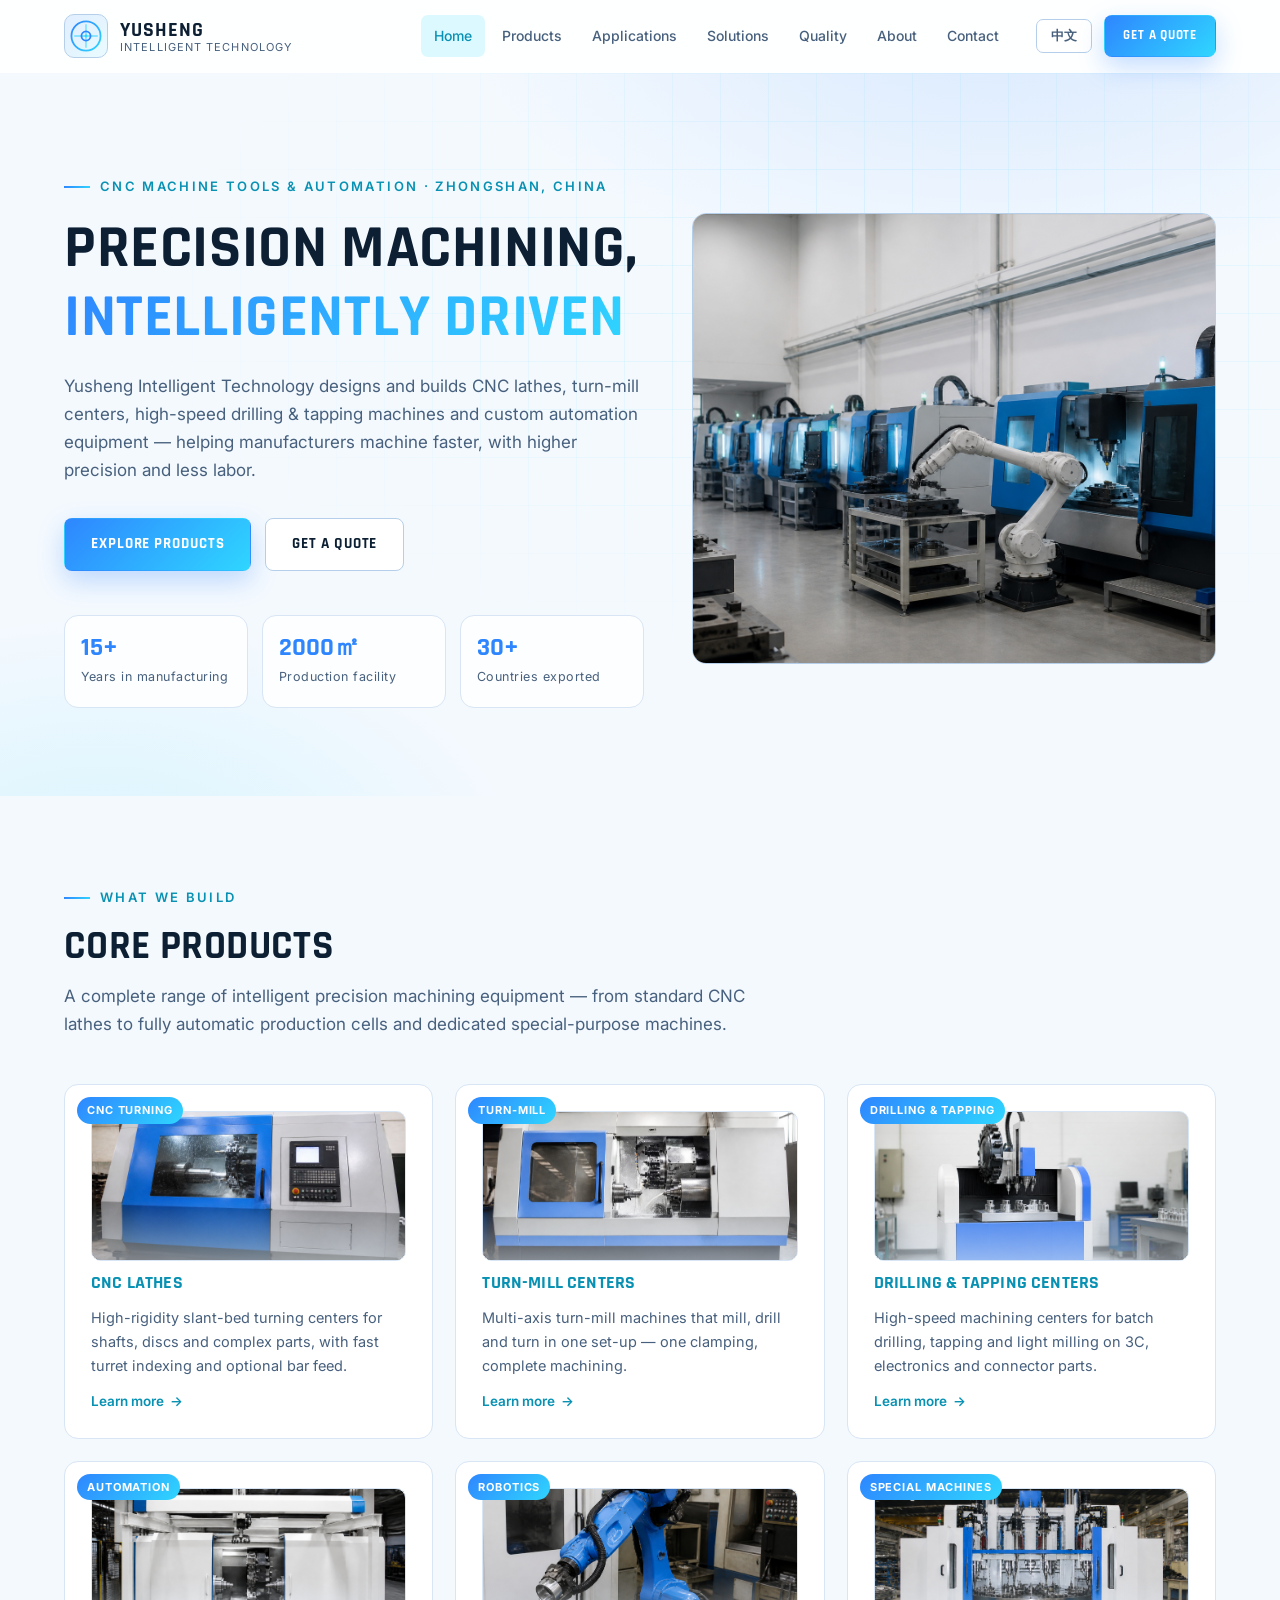
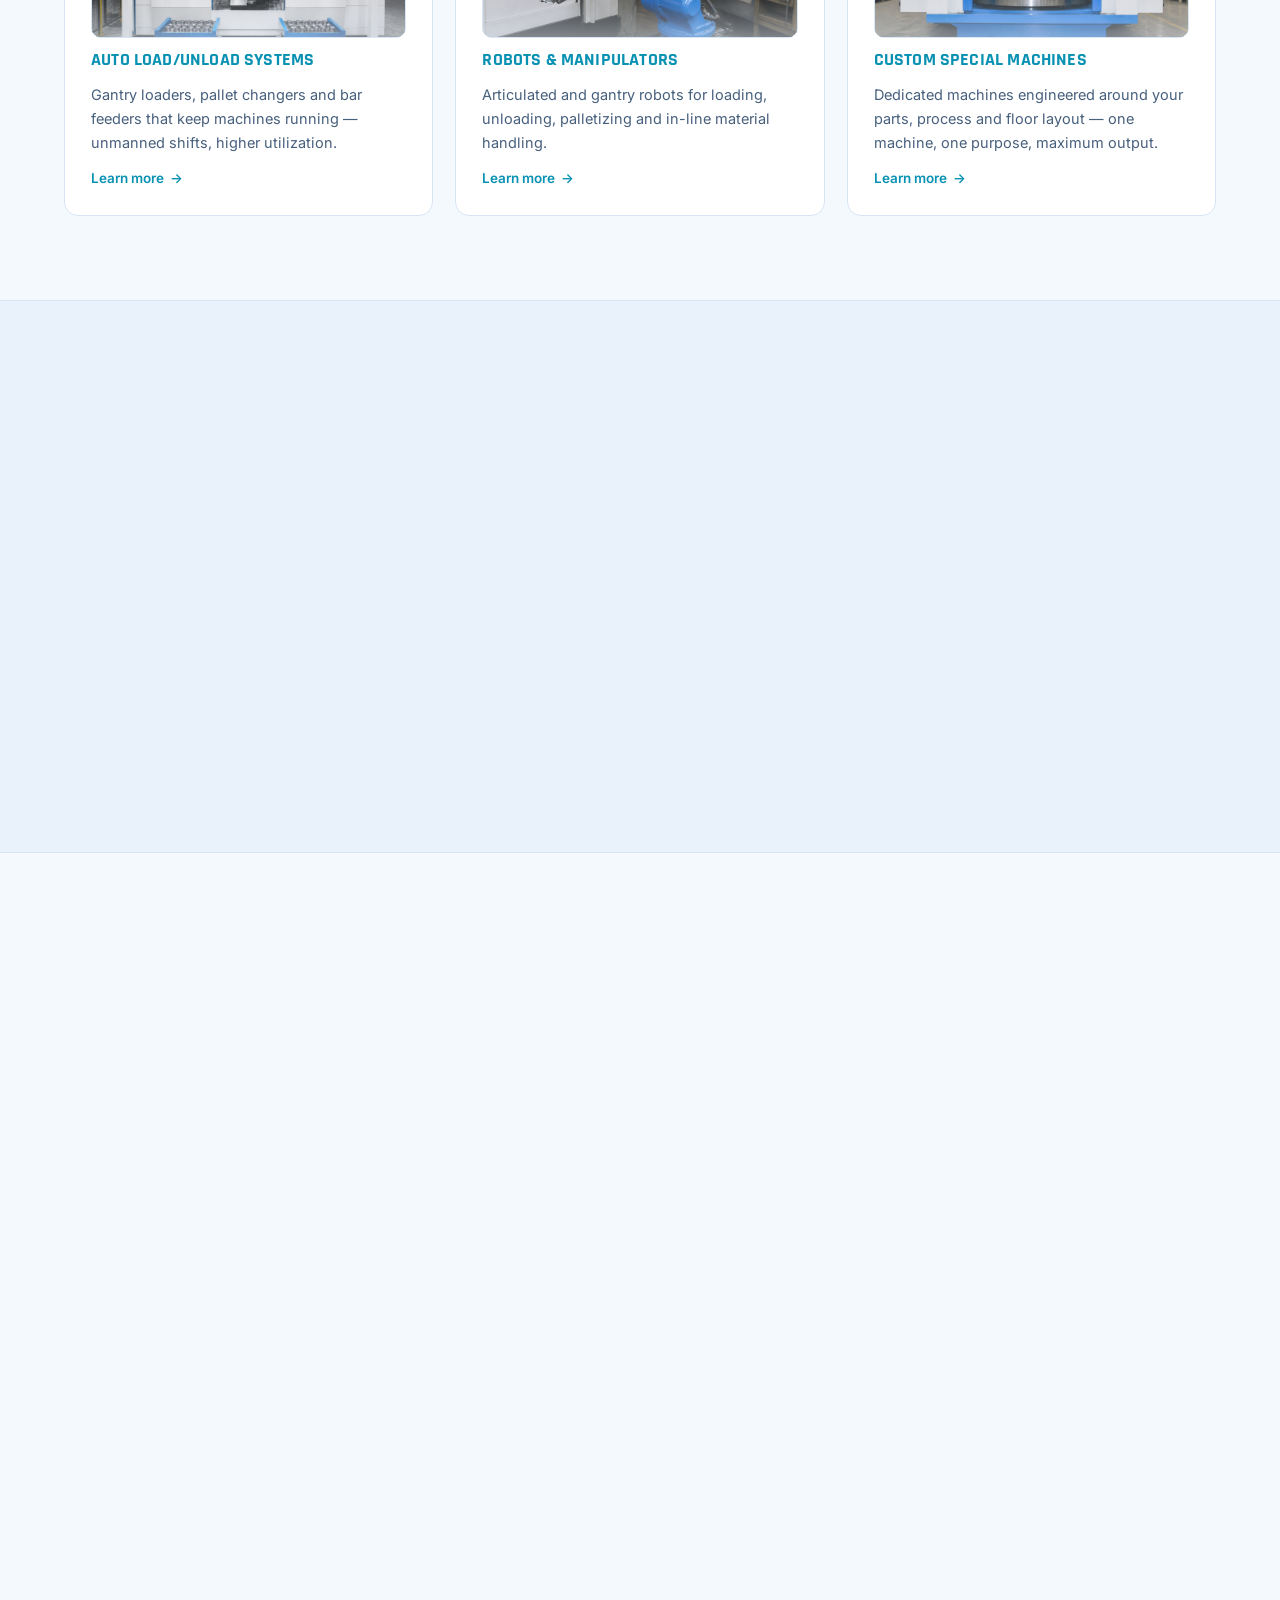
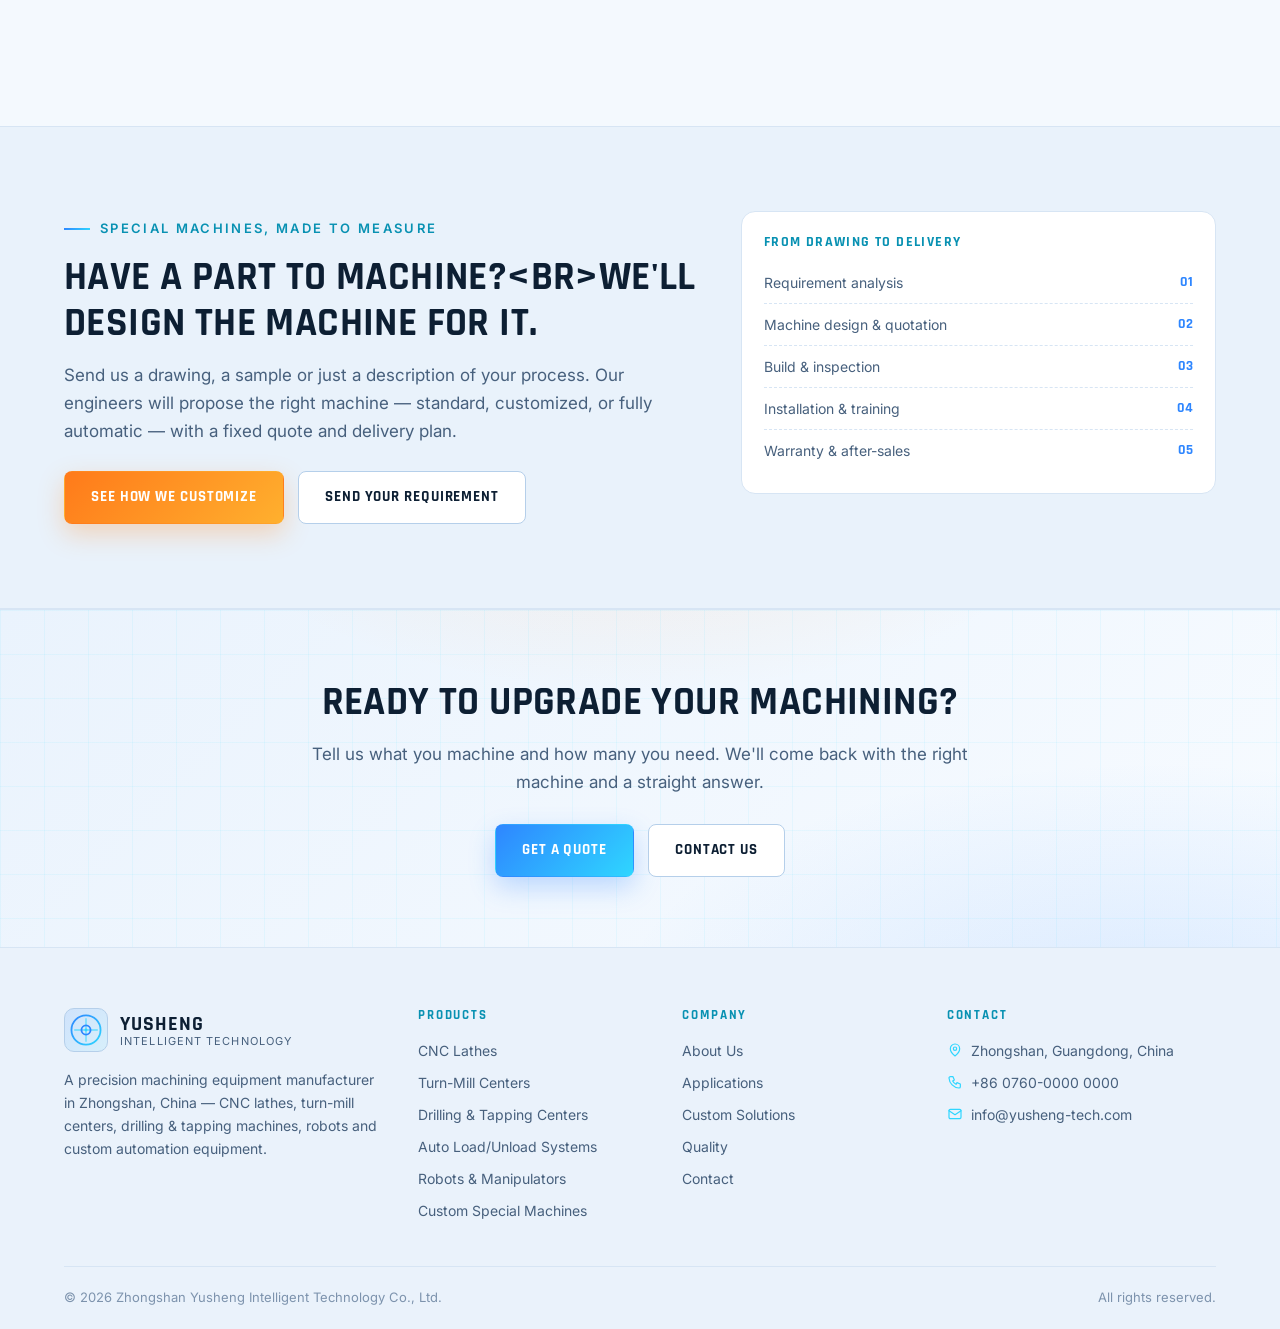
==== index.html @ 0fb21f8f "Initial commit: Yusheng Intelligent Technology official website" ====
<!DOCTYPE html>
<html lang="en">
<head>
  <meta charset="UTF-8">
  <meta name="viewport" content="width=device-width, initial-scale=1.0">
  <title data-en="Yusheng Intelligent Technology — CNC Lathes, Turn-Mill & Automation Equipment" data-zh="誉胜智能科技 — CNC 数控车床、车铣复合机与自动化装备">Yusheng Intelligent Technology — CNC Lathes, Turn-Mill & Automation Equipment</title>
  <!-- TODO 替换为真实域名 canonical -->
  <link rel="canonical" href="https://www.yusheng-tech.com/">
  <meta name="description" content="Zhongshan Yusheng Intelligent Technology designs and manufactures CNC lathes, turn-mill centers, high-speed drilling & tapping machines, robots and custom automation equipment for precision manufacturers.">
  <meta property="og:title" content="Yusheng Intelligent Technology — Precision Machining Equipment">
  <meta property="og:type" content="website">
  <meta property="og:url" content="https://www.yusheng-tech.com/">
  <meta property="og:image" content="https://www.yusheng-tech.com/assets/img/H01-hero.webp">
  <link rel="icon" type="image/svg+xml" href="data:image/svg+xml,%3Csvg xmlns='http://www.w3.org/2000/svg' viewBox='0 0 44 44'%3E%3Ccircle cx='22' cy='22' r='16' fill='none' stroke='%232e86ff' stroke-width='3'/%3E%3Ccircle cx='22' cy='22' r='5' fill='none' stroke='%232fd6ff' stroke-width='2.5'/%3E%3Ccircle cx='22' cy='22' r='1.6' fill='%232fd6ff'/%3E%3C/svg%3E">
  <link rel="preconnect" href="https://fonts.googleapis.com">
  <link rel="preconnect" href="https://fonts.gstatic.com" crossorigin>
  <link href="https://fonts.googleapis.com/css2?family=Inter:wght@400;500;600;700&family=Rajdhani:wght@500;600;700&display=swap" rel="stylesheet">
  <link rel="stylesheet" href="assets/css/style.css">
  <script type="application/ld+json">
  {
    "@context": "https://schema.org",
    "@type": "Organization",
    "name": "Zhongshan Yusheng Intelligent Technology Co., Ltd.",
    "alternateName": "誉胜智能科技",
    "description": "Manufacturer of CNC lathes, turn-mill centers, high-speed drilling & tapping machines, robots and custom automation equipment.",
    "address": { "@type": "PostalAddress", "addressLocality": "Zhongshan", "addressRegion": "Guangdong", "addressCountry": "CN" },
    "url": "https://www.yusheng-tech.com/"
  }
  </script>
</head>
<body>

  <!-- ============ HEADER ============ -->
  <header class="site-header">
    <div class="container header-inner">
      <a class="brand" href="index.html">
        <span class="brand-mark">
          <svg viewBox="0 0 44 44" width="40" height="40" aria-hidden="true">
            <defs>
              <linearGradient id="markGrad" x1="0" y1="0" x2="1" y2="1">
                <stop offset="0" stop-color="#2e86ff"/><stop offset="1" stop-color="#2fd6ff"/>
              </linearGradient>
            </defs>
            <circle cx="22" cy="22" r="16" fill="none" stroke="url(#markGrad)" stroke-width="2"/>
            <path d="M22 9v26M9 22h26" stroke="#2fd6ff" stroke-width="2" opacity=".5"/>
            <circle cx="22" cy="22" r="5" fill="none" stroke="#2e86ff" stroke-width="2"/>
            <circle cx="22" cy="22" r="1.6" fill="#2fd6ff"/>
          </svg>
        </span>
        <span class="brand-text">
          <strong>Yusheng</strong>
          <small data-en="Intelligent Technology" data-zh="誉胜智能科技">Intelligent Technology</small>
        </span>
      </a>

      <nav class="nav" aria-label="Main">
        <a href="index.html" class="active" data-en="Home" data-zh="首页">Home</a>
        <a href="products.html" data-en="Products" data-zh="产品中心">Products</a>
        <a href="applications.html" data-en="Applications" data-zh="应用领域">Applications</a>
        <a href="solutions.html" data-en="Solutions" data-zh="定制方案">Solutions</a>
        <a href="quality.html" data-en="Quality" data-zh="质量保障">Quality</a>
        <a href="about.html" data-en="About" data-zh="关于我们">About</a>
        <a href="contact.html" data-en="Contact" data-zh="联系我们">Contact</a>
      </nav>

      <div class="header-actions">
        <button id="langToggle" class="lang-toggle" aria-label="Switch language">中文</button>
        <a class="btn btn-accent btn-sm" href="#" data-open-modal data-en="Get a Quote" data-zh="获取报价">Get a Quote</a>
        <button class="nav-toggle" aria-label="Menu"><span></span><span></span><span></span></button>
      </div>
    </div>
  </header>

  <!-- ============ HERO ============ -->
  <section class="hero">
    <div class="container hero-inner">
      <div class="hero-copy">
        <span class="eyebrow" data-en="CNC Machine Tools & Automation · Zhongshan, China" data-zh="数控机床与自动化装备 · 中国中山">CNC Machine Tools & Automation · Zhongshan, China</span>
        <h1 data-html-en="Precision Machining,<br><span class='grad'>Intelligently Driven</span>"
            data-html-zh="精密智造，<br><span class='grad'>智能驱动</span>">Precision Machining,<br><span class="grad">Intelligently Driven</span></h1>
        <p class="lead" data-en="Yusheng Intelligent Technology designs and builds CNC lathes, turn-mill centers, high-speed drilling &amp; tapping machines and custom automation equipment — helping manufacturers machine faster, with higher precision and less labor."
           data-zh="誉胜智能科技专注于 CNC 数控车床、车铣复合机、高速钻攻中心及定制自动化装备的设计与制造，帮助制造商更快、更精准、更省人力地完成加工。">Yusheng Intelligent Technology designs and builds CNC lathes, turn-mill centers, high-speed drilling &amp; tapping machines and custom automation equipment — helping manufacturers machine faster, with higher precision and less labor.</p>

        <div class="hero-cta">
          <a class="btn btn-accent" href="products.html" data-en="Explore Products" data-zh="浏览产品">Explore Products</a>
          <a class="btn btn-ghost" href="#" data-open-modal data-en="Get a Quote" data-zh="获取报价">Get a Quote</a>
        </div>

        <!-- 示意数据：请替换为真实数据 -->
        <div class="hero-metrics">
          <div class="metric"><b>15+</b><span data-en="Years in manufacturing" data-zh="年制造经验">Years in manufacturing</span></div>
          <div class="metric"><b>2000㎡</b><span data-en="Production facility" data-zh="生产车间面积">Production facility</span></div>
          <div class="metric"><b>30+</b><span data-en="Countries exported" data-zh="出口国家和地区">Countries exported</span></div>
        </div>
      </div>

      <div class="hero-visual" data-reveal>
        <div class="visual-frame">
          <svg viewBox="0 0 420 420" aria-hidden="true">
            <defs>
              <linearGradient id="visG1" x1="0" y1="0" x2="1" y2="1">
                <stop offset="0" stop-color="#2e86ff"/><stop offset="1" stop-color="#2fd6ff"/>
              </linearGradient>
            </defs>
            <g stroke="#2fd6ff" stroke-width=".5" opacity=".12">
              <path d="M0 70h420M0 140h420M0 210h420M0 280h420M0 350h420"/>
              <path d="M70 0v420M140 0v420M210 0v420M280 0v420M350 0v420"/>
            </g>
            <g stroke="#2fd6ff" stroke-width="2" opacity=".6">
              <path d="M30 60V30h30"/><path d="M390 60V30h-30"/>
              <path d="M30 360v30h30"/><path d="M390 360v-30h-30"/>
            </g>
            <path d="M210 40v340M40 210h340" stroke="#2fd6ff" stroke-width="1" opacity=".25" stroke-dasharray="4 6"/>
            <path d="M210 66a144 144 0 0 1 101 40" stroke="url(#visG1)" stroke-width="2.5" stroke-linecap="round"/>
            <path d="M311 106l12-22 24 6" stroke="#2fd6ff" stroke-width="2" stroke-linecap="round" stroke-linejoin="round"/>
            <circle cx="210" cy="210" r="120" stroke="url(#visG1)" stroke-width="2"/>
            <circle cx="210" cy="210" r="96" stroke="#2fd6ff" stroke-width="1.4" stroke-dasharray="3 7" opacity=".8"/>
            <circle cx="210" cy="210" r="72" stroke="#2e86ff" stroke-width="1.4" opacity=".7"/>
            <g stroke="#2fd6ff" stroke-width="2.5" stroke-linecap="round">
              <path d="M210 90v20M210 310v20M90 210h20M310 210h20"/>
            </g>
            <circle cx="210" cy="210" r="40" stroke="url(#visG1)" stroke-width="1.6"/>
            <circle cx="210" cy="210" r="6" fill="#2fd6ff"/>
            <path d="M90 358h240M110 350v16M310 350v16" stroke="#2fd6ff" stroke-width="1.2" opacity=".7"/>
          </svg>
          <!-- 后续由生图工作流装入 H01-hero.webp -->
          <div class="img-layer" data-hero-img="H01-hero.webp"></div>
        </div>
      </div>
    </div>
  </section>

  <!-- ============ CORE PRODUCTS ============ -->
  <section class="section">
    <div class="container">
      <div class="sec-head" data-reveal>
        <span class="eyebrow" data-en="What we build" data-zh="我们能造什么">What we build</span>
        <h2 data-en="Core Products" data-zh="核心产品">Core Products</h2>
        <p class="lead" data-en="A complete range of intelligent precision machining equipment — from standard CNC lathes to fully automatic production cells and dedicated special-purpose machines."
           data-zh="覆盖智能精密加工装备全系列——从标准 CNC 数控车床到全自动生产单元与专用设备定制。">A complete range of intelligent precision machining equipment — from standard CNC lathes to fully automatic production cells and dedicated special-purpose machines.</p>
      </div>

      <div class="grid grid-3">
        <a class="card" href="product-cnc.html" data-reveal>
          <span class="card-tag" data-en="CNC Turning" data-zh="数控车削">CNC Turning</span>
          <div class="card-img" data-img="P01-cnc-lathe.webp"></div>
          <h3 data-en="CNC Lathes" data-zh="CNC 数控车床">CNC Lathes</h3>
          <p data-en="High-rigidity slant-bed turning centers for shafts, discs and complex parts, with fast turret indexing and optional bar feed."
             data-zh="高刚性斜床身数控车床，适用于轴类、盘类及复杂零件，配高速刀塔与可选棒料送料。">High-rigidity slant-bed turning centers for shafts, discs and complex parts, with fast turret indexing and optional bar feed.</p>
          <span class="more" data-en="Learn more" data-zh="了解更多">Learn more</span>
        </a>

        <a class="card" href="product-turnmill.html" data-reveal>
          <span class="card-tag" data-en="Turn-Mill" data-zh="车铣复合">Turn-Mill</span>
          <div class="card-img" data-img="P02-turnmill.webp"></div>
          <h3 data-en="Turn-Mill Centers" data-zh="车铣复合机">Turn-Mill Centers</h3>
          <p data-en="Multi-axis turn-mill machines that mill, drill and turn in one set-up — one clamping, complete machining."
             data-zh="多轴车铣复合加工中心，一次装夹完成车、铣、钻多工序，实现完整加工。">Multi-axis turn-mill machines that mill, drill and turn in one set-up — one clamping, complete machining.</p>
          <span class="more" data-en="Learn more" data-zh="了解更多">Learn more</span>
        </a>

        <a class="card" href="product-drilling.html" data-reveal>
          <span class="card-tag" data-en="Drilling & Tapping" data-zh="钻攻">Drilling &amp; Tapping</span>
          <div class="card-img" data-img="P03-drilling.webp"></div>
          <h3 data-en="Drilling & Tapping Centers" data-zh="高速钻攻中心">Drilling &amp; Tapping Centers</h3>
          <p data-en="High-speed machining centers for batch drilling, tapping and light milling on 3C, electronics and connector parts."
             data-zh="高速加工中心，面向 3C 电子、连接器等零件的批量钻削、攻丝与轻铣削。">High-speed machining centers for batch drilling, tapping and light milling on 3C, electronics and connector parts.</p>
          <span class="more" data-en="Learn more" data-zh="了解更多">Learn more</span>
        </a>

        <a class="card" href="product-auto.html" data-reveal>
          <span class="card-tag" data-en="Automation" data-zh="自动化">Automation</span>
          <div class="card-img" data-img="P04-loader.webp"></div>
          <h3 data-en="Auto Load/Unload Systems" data-zh="自动化上下料装置">Auto Load/Unload Systems</h3>
          <p data-en="Gantry loaders, pallet changers and bar feeders that keep machines running — unmanned shifts, higher utilization."
             data-zh="桁架机械手、托盘交换器与棒料送料器，让机床持续运转——无人值守班次，更高稼动率。">Gantry loaders, pallet changers and bar feeders that keep machines running — unmanned shifts, higher utilization.</p>
          <span class="more" data-en="Learn more" data-zh="了解更多">Learn more</span>
        </a>

        <a class="card" href="product-robot.html" data-reveal>
          <span class="card-tag" data-en="Robotics" data-zh="机器人">Robotics</span>
          <div class="card-img" data-img="P05-robot.webp"></div>
          <h3 data-en="Robots & Manipulators" data-zh="机械手">Robots &amp; Manipulators</h3>
          <p data-en="Articulated and gantry robots for loading, unloading, palletizing and in-line material handling."
             data-zh="关节型与桁架式机械手，用于上下料、码垛及产线物料搬运。">Articulated and gantry robots for loading, unloading, palletizing and in-line material handling.</p>
          <span class="more" data-en="Learn more" data-zh="了解更多">Learn more</span>
        </a>

        <a class="card" href="product-custom.html" data-reveal>
          <span class="card-tag" data-en="Special Machines" data-zh="专用设备">Special Machines</span>
          <div class="card-img" data-img="P06-custom.webp"></div>
          <h3 data-en="Custom Special Machines" data-zh="定制专用设备">Custom Special Machines</h3>
          <p data-en="Dedicated machines engineered around your parts, process and floor layout — one machine, one purpose, maximum output."
             data-zh="围绕您的零件、工艺与车间布局定制专用机床——一机一用，产出最大化。">Dedicated machines engineered around your parts, process and floor layout — one machine, one purpose, maximum output.</p>
          <span class="more" data-en="Learn more" data-zh="了解更多">Learn more</span>
        </a>
      </div>
    </div>
  </section>

  <!-- ============ WHY YUSHENG ============ -->
  <section class="section alt">
    <div class="container">
      <div class="sec-head center" data-reveal>
        <span class="eyebrow" data-en="Why choose us" data-zh="为什么选择我们">Why choose us</span>
        <h2 data-en="Why Yusheng" data-zh="为什么选择誉胜">Why Yusheng</h2>
        <p class="lead" data-en="A machine tool partner you can hold accountable — for precision, for delivery, and for the performance of your production line."
           data-zh="一个可以对精度、交付与产线表现负责到底的机床合作伙伴。">A machine tool partner you can hold accountable — for precision, for delivery, and for the performance of your production line.</p>
      </div>

      <div class="grid grid-3">
        <div class="feat" data-reveal>
          <span class="ic"><svg viewBox="0 0 24 24" fill="none" stroke="#2fd6ff" stroke-width="1.7" stroke-linecap="round" stroke-linejoin="round"><circle cx="12" cy="12" r="9"/><path d="M12 8v8M8 12h8"/></svg></span>
          <div>
            <b data-en="High Precision" data-zh="高精度">High Precision</b>
            <p data-en="Machines engineered for consistent precision and long-term repeatability on production parts."
               data-zh="机床按量产零件的一致性精度与长期重复精度设计。">Machines engineered for consistent precision and long-term repeatability on production parts.</p>
          </div>
        </div>

        <div class="feat" data-reveal>
          <span class="ic"><svg viewBox="0 0 24 24" fill="none" stroke="#2fd6ff" stroke-width="1.7" stroke-linecap="round" stroke-linejoin="round"><path d="M14.7 6.3a5 5 0 0 0-6.6 6.6L2 19v3h3l6.1-6.1a5 5 0 0 0 6.6-6.6L14.5 12l-2.5-2.5z"/></svg></span>
          <div>
            <b data-en="Custom Special Machines" data-zh="专用设备定制">Custom Special Machines</b>
            <p data-en="Our R&amp;D team designs dedicated machines around your parts, process and floor layout."
               data-zh="研发团队围绕您的零件、工艺与车间布局定制专用设备。">Our R&amp;D team designs dedicated machines around your parts, process and floor layout.</p>
          </div>
        </div>

        <div class="feat" data-reveal>
          <span class="ic"><svg viewBox="0 0 24 24" fill="none" stroke="#2fd6ff" stroke-width="1.7" stroke-linecap="round" stroke-linejoin="round"><path d="M3 12h4l2-5 4 10 2-5h6"/></svg></span>
          <div>
            <b data-en="Automation Integration" data-zh="自动化集成">Automation Integration</b>
            <p data-en="Loaders, robots and unmanned-cell integration turn single machines into flexible production cells."
               data-zh="上下料、机械手与无人化单元集成，让单机变成柔性生产单元。">Loaders, robots and unmanned-cell integration turn single machines into flexible production cells.</p>
          </div>
        </div>

        <div class="feat" data-reveal>
          <span class="ic"><svg viewBox="0 0 24 24" fill="none" stroke="#2fd6ff" stroke-width="1.7" stroke-linecap="round" stroke-linejoin="round"><path d="M12 3l9 5-9 5-9-5z"/><path d="M3 13v5l9 5 9-5v-5"/></svg></span>
          <div>
            <b data-en="Turnkey Delivery" data-zh="交钥匙交付">Turnkey Delivery</b>
            <p data-en="Design → build → install → training → after-sales. One accountable partner for the whole project."
               data-zh="设计 → 制造 → 安装 → 培训 → 售后，一个负责到底的伙伴。">Design → build → install → training → after-sales. One accountable partner for the whole project.</p>
          </div>
        </div>

        <div class="feat" data-reveal>
          <span class="ic"><svg viewBox="0 0 24 24" fill="none" stroke="#2fd6ff" stroke-width="1.7" stroke-linecap="round" stroke-linejoin="round"><path d="M12 2l2.5 6.5L21 11l-6.5 2.5L12 20l-2.5-6.5L3 11l6.5-2.5z"/></svg></span>
          <div>
            <b data-en="Strict Quality Control" data-zh="严格品控">Strict Quality Control</b>
            <p data-en="Assembly, calibration and run-in testing on every machine before it leaves the factory."
               data-zh="每台设备出厂前经过装配、校准与运行测试。">Assembly, calibration and run-in testing on every machine before it leaves the factory.</p>
          </div>
        </div>

        <div class="feat" data-reveal>
          <span class="ic"><svg viewBox="0 0 24 24" fill="none" stroke="#2fd6ff" stroke-width="1.7" stroke-linecap="round" stroke-linejoin="round"><circle cx="12" cy="12" r="9"/><path d="M3 12h18M12 3c3 3 3 15 0 18M12 3c-3 3-3 15 0 18"/></svg></span>
          <div>
            <b data-en="Fast Global Support" data-zh="全球快速响应">Fast Global Support</b>
            <p data-en="Prompt spare-parts and service response, with multilingual engineering support."
               data-zh="备件与服务快速响应，多语言工程师支持。">Prompt spare-parts and service response, with multilingual engineering support.</p>
          </div>
        </div>
      </div>
    </div>
  </section>

  <!-- ============ APPLICATIONS ============ -->
  <section class="section">
    <div class="container">
      <div class="sec-head" data-reveal>
        <span class="eyebrow" data-en="Where our machines work" data-zh="我们的机床在哪里工作">Where our machines work</span>
        <h2 data-en="Applications" data-zh="应用领域">Applications</h2>
        <p class="lead" data-en="Precision parts, batch production and demanding tolerance stacks across today's most competitive industries."
           data-zh="服务当今最具竞争力的行业：精密零件、批量生产与严苛公差要求。">Precision parts, batch production and demanding tolerance stacks across today's most competitive industries.</p>
      </div>

      <div class="grid grid-3">
        <a class="card" href="applications.html#automotive" data-reveal>
          <span class="ic"><svg viewBox="0 0 24 24" fill="none" stroke="#2fd6ff" stroke-width="1.7" stroke-linecap="round" stroke-linejoin="round"><path d="M5 17h-2v-4l2-5h14l2 5v4h-2"/><circle cx="7.5" cy="17" r="2"/><circle cx="16.5" cy="17" r="2"/><path d="M9 17h6"/></svg></span>
          <h3 data-en="Automotive" data-zh="汽车行业">Automotive</h3>
          <p data-en="Shafts, gears, hubs and brake components with SPC-verified batch consistency."
             data-zh="轴类、齿轮、轮毂与制动部件，批量一致性经 SPC 验证。">Shafts, gears, hubs and brake components with SPC-verified batch consistency.</p>
          <span class="more" data-en="Learn more" data-zh="了解更多">Learn more</span>
        </a>

        <a class="card" href="applications.html#electronics" data-reveal>
          <span class="ic"><svg viewBox="0 0 24 24" fill="none" stroke="#2fd6ff" stroke-width="1.7" stroke-linecap="round" stroke-linejoin="round"><rect x="7" y="2" width="10" height="20" rx="2"/><path d="M11 18h2"/></svg></span>
          <h3 data-en="3C Electronics" data-zh="3C 电子">3C Electronics</h3>
          <p data-en="Connector pins, housings and precision fittings at high spindle speed and short cycle time."
             data-zh="连接器端子、外壳与精密配件，高转速、短节拍加工。">Connector pins, housings and precision fittings at high spindle speed and short cycle time.</p>
          <span class="more" data-en="Learn more" data-zh="了解更多">Learn more</span>
        </a>

        <a class="card" href="applications.html#mould" data-reveal>
          <span class="ic"><svg viewBox="0 0 24 24" fill="none" stroke="#2fd6ff" stroke-width="1.7" stroke-linecap="round" stroke-linejoin="round"><path d="M4 4h16v16H4z"/><path d="M4 9h16M9 4v16"/></svg></span>
          <h3 data-en="Mould & Hardware" data-zh="模具五金">Mould &amp; Hardware</h3>
          <p data-en="Mould cores, inserts and hardware blanks that need rigidity and surface finish."
             data-zh="模具镶件、型芯与五金毛坯，需要刚性与表面质量。">Mould cores, inserts and hardware blanks that need rigidity and surface finish.</p>
          <span class="more" data-en="Learn more" data-zh="了解更多">Learn more</span>
        </a>

        <a class="card" href="applications.html#aerospace" data-reveal>
          <span class="ic"><svg viewBox="0 0 24 24" fill="none" stroke="#2fd6ff" stroke-width="1.7" stroke-linecap="round" stroke-linejoin="round"><path d="M3 12h6l3-8 3 8h6"/><path d="M12 4v16M9 20h6"/></svg></span>
          <h3 data-en="Aerospace" data-zh="航空航天">Aerospace</h3>
          <p data-en="Traceable, repeatable machining of light-alloy components with full documentation."
             data-zh="轻合金零件的可追溯、可重复加工，附带完整文档。">Traceable, repeatable machining of light-alloy components with full documentation.</p>
          <span class="more" data-en="Learn more" data-zh="了解更多">Learn more</span>
        </a>

        <a class="card" href="applications.html#medical" data-reveal>
          <span class="ic"><svg viewBox="0 0 24 24" fill="none" stroke="#2fd6ff" stroke-width="1.7" stroke-linecap="round" stroke-linejoin="round"><path d="M4 8h16v12H4z"/><path d="M8 8V6a4 4 0 0 1 8 0v2"/><path d="M12 12v6M9 15h6"/></svg></span>
          <h3 data-en="Medical Devices" data-zh="医疗器械">Medical Devices</h3>
          <p data-en="Clean, precise machining of instrument parts with material and process traceability."
             data-zh="器械零件洁净精密加工，材料与工艺全程可追溯。">Clean, precise machining of instrument parts with material and process traceability.</p>
          <span class="more" data-en="Learn more" data-zh="了解更多">Learn more</span>
        </a>

        <a class="card" href="solutions.html" data-reveal>
          <span class="ic"><svg viewBox="0 0 24 24" fill="none" stroke="#ffa02e" stroke-width="1.7" stroke-linecap="round" stroke-linejoin="round"><path d="M14 7l3-3a2 2 0 0 1 3 3l-3 3-3-3z"/><path d="M5 20l4-10 5 5 6-6" stroke="#2fd6ff"/></svg></span>
          <h3 data-en="Custom Cells" data-zh="定制产线">Custom Cells</h3>
          <p data-en="Machines, loaders and robots engineered as one automatic cell for your part."
             data-zh="机床、上下料与机械手集成为一套面向您零件的自动化单元。">Machines, loaders and robots engineered as one automatic cell for your part.</p>
          <span class="more" data-en="Learn more" data-zh="了解更多">Learn more</span>
        </a>
      </div>
    </div>
  </section>

  <!-- ============ CUSTOM STRIP ============ -->
  <section class="section alt">
    <div class="container">
      <div class="detail-layout">
        <div data-reveal>
          <span class="eyebrow" data-en="Special machines, made to measure" data-zh="按需定制专用设备">Special machines, made to measure</span>
          <h2 data-en="Have a part to machine?<br>We'll design the machine for it." data-zh="有零件要加工？<br>我们为它设计专用设备。">Have a part to machine?<br>We'll design the machine for it.</h2>
          <p class="lead" style="margin-top:14px" data-en="Send us a drawing, a sample or just a description of your process. Our engineers will propose the right machine — standard, customized, or fully automatic — with a fixed quote and delivery plan."
             data-zh="把图纸、样品或工艺描述发给我们，工程师将为您推荐合适的设备——标准机、定制机或全自动化方案，并给出明确报价与交付计划。">Send us a drawing, a sample or just a description of your process. Our engineers will propose the right machine — standard, customized, or fully automatic — with a fixed quote and delivery plan.</p>
          <div class="hero-cta" style="margin-top:26px">
            <a class="btn btn-warn" href="solutions.html" data-en="See How We Customize" data-zh="了解定制流程">See How We Customize</a>
            <a class="btn btn-ghost" href="#" data-open-modal data-en="Send Your Requirement" data-zh="提交您的需求">Send Your Requirement</a>
          </div>
        </div>
        <div data-reveal>
          <div class="side-card">
            <h3 data-en="From drawing to delivery" data-zh="从图纸到交付">From drawing to delivery</h3>
            <div class="row"><span data-en="Requirement analysis" data-zh="需求分析">Requirement analysis</span><b>01</b></div>
            <div class="row"><span data-en="Machine design &amp; quotation" data-zh="设备设计与报价">Machine design &amp; quotation</span><b>02</b></div>
            <div class="row"><span data-en="Build &amp; inspection" data-zh="制造与检验">Build &amp; inspection</span><b>03</b></div>
            <div class="row"><span data-en="Installation &amp; training" data-zh="安装与培训">Installation &amp; training</span><b>04</b></div>
            <div class="row"><span data-en="Warranty &amp; after-sales" data-zh="保修与售后">Warranty &amp; after-sales</span><b>05</b></div>
          </div>
        </div>
      </div>
    </div>
  </section>

  <!-- ============ CTA BAND ============ -->
  <section class="cta-band">
    <div class="container cta-inner" data-reveal>
      <h2 data-en="Ready to upgrade your machining?" data-zh="准备好升级您的加工能力了吗？">Ready to upgrade your machining?</h2>
      <p class="lead" data-en="Tell us what you machine and how many you need. We'll come back with the right machine and a straight answer."
         data-zh="告诉我们您加工什么、需要多少，我们将为您推荐合适的设备并给出明确答复。">Tell us what you machine and how many you need. We'll come back with the right machine and a straight answer.</p>
      <div class="hero-cta">
        <a class="btn btn-accent" href="#" data-open-modal data-en="Get a Quote" data-zh="获取报价">Get a Quote</a>
        <a class="btn btn-ghost" href="contact.html" data-en="Contact Us" data-zh="联系我们">Contact Us</a>
      </div>
    </div>
  </section>

  <!-- ============ FOOTER ============ -->
  <footer class="site-footer">
    <div class="container">
      <div class="footer-grid">
        <div class="footer-brand">
          <a class="brand" href="index.html">
            <span class="brand-mark">
              <svg viewBox="0 0 44 44" width="40" height="40" aria-hidden="true">
                <circle cx="22" cy="22" r="16" fill="none" stroke="url(#markGrad)" stroke-width="2"/>
                <path d="M22 9v26M9 22h26" stroke="#2fd6ff" stroke-width="2" opacity=".5"/>
                <circle cx="22" cy="22" r="5" fill="none" stroke="#2e86ff" stroke-width="2"/>
                <circle cx="22" cy="22" r="1.6" fill="#2fd6ff"/>
              </svg>
            </span>
            <span class="brand-text">
              <strong>Yusheng</strong>
              <small data-en="Intelligent Technology" data-zh="誉胜智能科技">Intelligent Technology</small>
            </span>
          </a>
          <p data-en="A precision machining equipment manufacturer in Zhongshan, China — CNC lathes, turn-mill centers, drilling &amp; tapping machines, robots and custom automation equipment."
             data-zh="位于中国中山的精密加工装备制造商——CNC 数控车床、车铣复合机、钻攻中心、机械手及定制自动化设备。">A precision machining equipment manufacturer in Zhongshan, China — CNC lathes, turn-mill centers, drilling &amp; tapping machines, robots and custom automation equipment.</p>
        </div>

        <div class="footer-col">
          <h4 data-en="Products" data-zh="产品中心">Products</h4>
          <ul>
            <li><a href="product-cnc.html" data-en="CNC Lathes" data-zh="CNC 数控车床">CNC Lathes</a></li>
            <li><a href="product-turnmill.html" data-en="Turn-Mill Centers" data-zh="车铣复合机">Turn-Mill Centers</a></li>
            <li><a href="product-drilling.html" data-en="Drilling &amp; Tapping Centers" data-zh="高速钻攻中心">Drilling &amp; Tapping Centers</a></li>
            <li><a href="product-auto.html" data-en="Auto Load/Unload Systems" data-zh="自动化上下料装置">Auto Load/Unload Systems</a></li>
            <li><a href="product-robot.html" data-en="Robots &amp; Manipulators" data-zh="机械手">Robots &amp; Manipulators</a></li>
            <li><a href="product-custom.html" data-en="Custom Special Machines" data-zh="定制专用设备">Custom Special Machines</a></li>
          </ul>
        </div>

        <div class="footer-col">
          <h4 data-en="Company" data-zh="公司">Company</h4>
          <ul>
            <li><a href="about.html" data-en="About Us" data-zh="关于我们">About Us</a></li>
            <li><a href="applications.html" data-en="Applications" data-zh="应用领域">Applications</a></li>
            <li><a href="solutions.html" data-en="Custom Solutions" data-zh="定制方案">Custom Solutions</a></li>
            <li><a href="quality.html" data-en="Quality" data-zh="质量保障">Quality</a></li>
            <li><a href="contact.html" data-en="Contact" data-zh="联系我们">Contact</a></li>
          </ul>
        </div>

        <div class="footer-col">
          <h4 data-en="Contact" data-zh="联系方式">Contact</h4>
          <ul>
            <!-- TODO 替换为真实联系方式 -->
            <li><svg viewBox="0 0 24 24" fill="none" stroke="#2fd6ff" stroke-width="1.8" stroke-linecap="round" stroke-linejoin="round"><path d="M12 21s-7-5.6-7-11a7 7 0 0 1 14 0c0 5.4-7 11-7 11z"/><circle cx="12" cy="10" r="2.5"/></svg><span data-en="Zhongshan, Guangdong, China" data-zh="中国广东省中山市">Zhongshan, Guangdong, China</span></li>
            <li><svg viewBox="0 0 24 24" fill="none" stroke="#2fd6ff" stroke-width="1.8" stroke-linecap="round" stroke-linejoin="round"><path d="M5 4h4l2 5-2.5 1.5a12 12 0 0 0 5 5L15 13l5 2v4a2 2 0 0 1-2 2A16 16 0 0 1 3 6a2 2 0 0 1 2-2z"/></svg><span data-en="+86 0760-0000 0000" data-zh="+86 0760-0000 0000">+86 0760-0000 0000</span></li>
            <li><svg viewBox="0 0 24 24" fill="none" stroke="#2fd6ff" stroke-width="1.8" stroke-linecap="round" stroke-linejoin="round"><rect x="3" y="5" width="18" height="14" rx="2"/><path d="M3 7l9 6 9-6"/></svg><span>info@yusheng-tech.com</span></li>
          </ul>
        </div>
      </div>

      <div class="footer-bottom">
        <span>© <span id="year">2026</span> <span data-en="Zhongshan Yusheng Intelligent Technology Co., Ltd." data-zh="中山市誉胜智能科技有限公司">Zhongshan Yusheng Intelligent Technology Co., Ltd.</span></span>
        <span data-en="All rights reserved." data-zh="版权所有。">All rights reserved.</span>
      </div>
    </div>
  </footer>

  <!-- ============ INQUIRY MODAL ============ -->
  <div class="modal-overlay" id="inquiryModal">
    <div class="modal">
      <button class="close-btn" id="modalClose" aria-label="Close">×</button>
      <h3 data-en="Request a Quote" data-zh="获取报价">Request a Quote</h3>
      <p data-en="Tell us what you machine — our engineers will reply within 24 hours with a recommendation and quotation."
         data-zh="告诉我们您的加工需求，我们的工程师将在 24 小时内回复并提供建议与报价。">Tell us what you machine — our engineers will reply within 24 hours with a recommendation and quotation.</p>
      <form data-ajax novalidate>
        <div class="form-group">
          <label data-en="Product of Interest" data-zh="感兴趣的产品">Product of Interest</label>
          <select name="product" id="inquiryProduct">
            <option value="cnc" data-en="CNC Lathe" data-zh="CNC 数控车床">CNC Lathe</option>
            <option value="turnmill" data-en="Turn-Mill Center" data-zh="车铣复合机">Turn-Mill Center</option>
            <option value="drilling" data-en="Drilling &amp; Tapping Center" data-zh="高速钻攻中心">Drilling &amp; Tapping Center</option>
            <option value="auto" data-en="Auto Load/Unload System" data-zh="自动化上下料装置">Auto Load/Unload System</option>
            <option value="robot" data-en="Robot / Manipulator" data-zh="机械手">Robot / Manipulator</option>
            <option value="custom" data-en="Custom Special Machine" data-zh="定制专用设备">Custom Special Machine</option>
          </select>
        </div>
        <div class="form-group">
          <label data-en="Your Name" data-zh="您的姓名">Your Name</label>
          <input name="name" type="text" data-en-ph="Full name" data-zh-ph="您的姓名" placeholder="Full name">
        </div>
        <div class="form-group">
          <label data-en="Email" data-zh="邮箱">Email</label>
          <input name="email" type="email" data-en-ph="you@company.com" data-zh-ph="you@company.com" placeholder="you@company.com">
        </div>
        <div class="form-group">
          <label data-en="Your Message" data-zh="您的需求">Your Message</label>
          <textarea name="message" data-en-ph="Part description, quantity, target delivery…" data-zh-ph="零件描述、数量、目标交付……" placeholder="Part description, quantity, target delivery…"></textarea>
        </div>
        <button type="submit" class="btn btn-accent" style="width:100%;justify-content:center" data-en="Send Inquiry" data-zh="提交询盘">Send Inquiry</button>
        <div class="form-note" data-en="Your information is kept confidential." data-zh="您的信息将被严格保密。">Your information is kept confidential.</div>
      </form>
    </div>
  </div>

  <script src="assets/js/main.js"></script>
</body>
</html>
---- assets/css/style.css ----
/* ============================================================
   Yusheng Intelligent Technology — shared stylesheet
   Light tech-industrial theme · white + light blue + cyan
   ============================================================ */

:root {
  --bg:         #f4f9fe;
  --bg-deep:    #e9f2fb;
  --panel:      #ffffff;
  --panel-2:    #e4eef9;
  --line:       #d7e5f4;
  --line-2:     #b5cfea;
  --text:       #0d1f33;
  --muted:      #47607d;
  --dim:        #7d93ad;
  --brand:      #2e86ff;
  --brand-deep: #1d6fd6;
  --accent:     #0891b2;
  --cyan:       #2fd6ff;
  --warn:       #ff8a2a;
  --grad:       linear-gradient(135deg, #2e86ff 0%, #2fd6ff 100%);
  --grad-warn:  linear-gradient(135deg, #ff7a1a 0%, #ffb02e 100%);
  --font-display: "Rajdhani", "Segoe UI", sans-serif;
  --font-body:    "Inter", "Segoe UI", "Microsoft YaHei", sans-serif;
  --shadow: 0 18px 48px rgba(46, 84, 130, .16);
  --radius: 14px;
}

* { margin: 0; padding: 0; box-sizing: border-box; }

html { scroll-behavior: smooth; }

body {
  background: var(--bg);
  color: var(--text);
  font-family: var(--font-body);
  font-size: 16px;
  line-height: 1.65;
  -webkit-font-smoothing: antialiased;
  overflow-x: hidden;
}

img { max-width: 100%; display: block; }
a { color: var(--accent); text-decoration: none; transition: color .2s; }
a:hover { color: var(--brand); }
ul { list-style: none; }
::selection { background: rgba(47, 214, 255, .3); }

.container { max-width: 1200px; margin: 0 auto; padding: 0 24px; }

/* ---------- Typography ---------- */
h1, h2, h3, h4 { font-family: var(--font-display); font-weight: 700; line-height: 1.15; letter-spacing: .01em; }
h1 { font-size: clamp(34px, 5.4vw, 60px); text-transform: uppercase; }
h2 { font-size: clamp(26px, 3.4vw, 40px); text-transform: uppercase; }
h3 { font-size: 21px; text-transform: uppercase; }

.grad {
  background: var(--grad);
  -webkit-background-clip: text;
  background-clip: text;
  -webkit-text-fill-color: transparent;
  color: transparent;
}
.grad-warn {
  background: var(--grad-warn);
  -webkit-background-clip: text;
  background-clip: text;
  -webkit-text-fill-color: transparent;
  color: transparent;
}
.eyebrow {
  display: inline-flex;
  align-items: center;
  gap: 10px;
  font-size: 13px;
  font-weight: 600;
  letter-spacing: .18em;
  text-transform: uppercase;
  color: var(--accent);
  margin-bottom: 16px;
}
.eyebrow::before {
  content: "";
  width: 26px; height: 2px;
  background: var(--grad);
}

.lead { color: var(--muted); font-size: 17px; max-width: 720px; }

/* ---------- Buttons ---------- */
.btn {
  display: inline-flex;
  align-items: center;
  gap: 8px;
  padding: 13px 26px;
  border-radius: 8px;
  font-family: var(--font-display);
  font-weight: 700;
  font-size: 15px;
  letter-spacing: .06em;
  text-transform: uppercase;
  border: 1px solid transparent;
  cursor: pointer;
  transition: transform .15s, box-shadow .2s, background .2s;
}
.btn:hover { transform: translateY(-2px); }
.btn:active { transform: translateY(0); }
.btn-accent {
  background: var(--grad);
  color: #ffffff;
  box-shadow: 0 10px 26px rgba(46, 134, 255, .28);
}
.btn-accent:hover { box-shadow: 0 16px 36px rgba(46, 134, 255, .4); }
.btn-warn {
  background: var(--grad-warn);
  color: #ffffff;
  box-shadow: 0 10px 26px rgba(255, 138, 42, .3);
}
.btn-ghost {
  background: #ffffff;
  color: var(--text);
  border-color: var(--line-2);
}
.btn-ghost:hover { border-color: var(--brand); color: var(--brand); }
.btn-sm { padding: 9px 18px; font-size: 13px; }

/* ---------- Header ---------- */
.site-header {
  position: sticky;
  top: 0;
  z-index: 100;
  background: rgba(255, 255, 255, .88);
  backdrop-filter: blur(12px);
  border-bottom: 1px solid transparent;
  transition: border-color .2s, box-shadow .2s;
}
.site-header.scrolled { border-bottom-color: var(--line); box-shadow: 0 8px 26px rgba(46, 84, 130, .1); }
.header-inner { display: flex; align-items: center; gap: 24px; height: 72px; }

.brand { display: flex; align-items: center; gap: 12px; color: var(--text); }
.brand:hover { color: var(--text); }
.brand-mark {
  display: grid; place-items: center;
  width: 44px; height: 44px;
  border-radius: 10px;
  background: linear-gradient(135deg, rgba(46, 134, 255, .14), rgba(47, 214, 255, .1));
  border: 1px solid var(--line-2);
}
.brand-text { display: flex; flex-direction: column; line-height: 1.1; }
.brand-text strong { font-family: var(--font-display); font-size: 20px; letter-spacing: .05em; text-transform: uppercase; }
.brand-text small { color: var(--muted); font-size: 11px; letter-spacing: .1em; text-transform: uppercase; }

.nav { display: flex; gap: 4px; margin-left: auto; }
.nav a {
  color: var(--muted);
  font-size: 14px;
  font-weight: 500;
  padding: 9px 13px;
  border-radius: 7px;
  transition: color .2s, background .2s;
}
.nav a:hover { color: var(--text); background: rgba(47, 214, 255, .12); }
.nav a.active { color: var(--accent); background: rgba(47, 214, 255, .16); }

.header-actions { display: flex; align-items: center; gap: 12px; }
.lang-toggle {
  background: #ffffff;
  border: 1px solid var(--line-2);
  color: var(--muted);
  font-family: var(--font-display);
  font-weight: 700;
  font-size: 13px;
  padding: 7px 14px;
  border-radius: 7px;
  cursor: pointer;
  transition: color .2s, border-color .2s;
}
.lang-toggle:hover { color: var(--accent); border-color: var(--accent); }

.nav-toggle {
  display: none;
  flex-direction: column;
  gap: 5px;
  background: none;
  border: 0;
  cursor: pointer;
  padding: 6px;
}
.nav-toggle span { width: 22px; height: 2px; background: var(--text); border-radius: 2px; transition: transform .25s, opacity .25s; }
.nav-toggle.open span:nth-child(1) { transform: translateY(7px) rotate(45deg); }
.nav-toggle.open span:nth-child(2) { opacity: 0; }
.nav-toggle.open span:nth-child(3) { transform: translateY(-7px) rotate(-45deg); }

/* ---------- Hero ---------- */
.hero { position: relative; overflow: hidden; padding: 96px 0 88px; }
.hero::before {
  content: "";
  position: absolute; inset: 0;
  background:
    radial-gradient(900px 480px at 78% -10%, rgba(46, 134, 255, .14), transparent 60%),
    radial-gradient(700px 420px at 8% 110%, rgba(47, 214, 255, .14), transparent 60%);
  pointer-events: none;
}
/* machining blueprint grid */
.hero::after {
  content: "";
  position: absolute; inset: 0;
  background-image:
    linear-gradient(rgba(47, 214, 255, .1) 1px, transparent 1px),
    linear-gradient(90deg, rgba(47, 214, 255, .1) 1px, transparent 1px);
  background-size: 48px 48px;
  mask-image: radial-gradient(1000px 500px at 70% 30%, #000 20%, transparent 75%);
  -webkit-mask-image: radial-gradient(1000px 500px at 70% 30%, #000 20%, transparent 75%);
  pointer-events: none;
}
.hero-inner { position: relative; z-index: 1; display: grid; grid-template-columns: 1.05fr .95fr; gap: 48px; align-items: center; }
.hero-copy h1 { margin-bottom: 20px; }
.hero-copy .lead { margin-bottom: 34px; }
.hero-cta { display: flex; gap: 14px; flex-wrap: wrap; }

.hero-metrics {
  display: grid;
  grid-template-columns: repeat(3, 1fr);
  gap: 14px;
  margin-top: 44px;
}
.metric {
  border: 1px solid var(--line);
  border-radius: var(--radius);
  padding: 18px 16px;
  background: rgba(255, 255, 255, .85);
}
.metric b { display: block; font-family: var(--font-display); font-size: 26px; color: var(--brand); line-height: 1.1; }
.metric span { color: var(--muted); font-size: 12.5px; letter-spacing: .04em; }

/* standalone metric row (about page) */
.metric-row { display: grid; grid-template-columns: repeat(4, 1fr); gap: 16px; }
.muted-note { color: var(--dim); font-size: 12.5px; }

/* hero visual (CSS machine composition, photo added later) */
.hero-visual { position: relative; }
.hero-visual .visual-frame {
  position: relative;
  border: 1px solid var(--line-2);
  border-radius: var(--radius);
  background: linear-gradient(160deg, #ffffff 0%, #e6f1fb 100%);
  overflow: hidden;
  min-height: 360px;
  display: grid;
  place-items: center;
}
.hero-visual .visual-frame::after {
  content: "";
  position: absolute; inset: 0;
  background-image: linear-gradient(rgba(47, 214, 255, .09) 1px, transparent 1px),
                    linear-gradient(90deg, rgba(47, 214, 255, .09) 1px, transparent 1px);
  background-size: 32px 32px;
}
.hero-visual svg { position: relative; z-index: 1; width: 86%; height: auto; }
.hero-visual .img-layer {
  position: absolute; inset: 0; z-index: 2;
  background-size: cover; background-position: center;
  opacity: 0;
  transition: opacity .6s;
}
.hero-visual .img-layer.show { opacity: 1; }

/* ---------- Sections ---------- */
.section { padding: 84px 0; position: relative; }
.section.alt { background: var(--bg-deep); border-block: 1px solid var(--line); }
.sec-head { margin-bottom: 46px; max-width: 820px; }
.sec-head .lead { margin-top: 10px; }
.sec-head.center { margin-inline: auto; text-align: center; }
.sec-head.center .eyebrow { justify-content: center; }
.sec-head.center .eyebrow::before { display: none; }
.sec-head.center .eyebrow::after { content: ""; width: 26px; height: 2px; background: var(--grad); }
.sec-head .lead { margin-top: 12px; }

/* ---------- Cards ---------- */
.grid { display: grid; gap: 22px; }
.grid-2 { grid-template-columns: repeat(2, 1fr); }
.grid-3 { grid-template-columns: repeat(3, 1fr); }
.grid-4 { grid-template-columns: repeat(4, 1fr); }

.card {
  background: var(--panel);
  border: 1px solid var(--line);
  border-radius: var(--radius);
  padding: 26px;
  display: flex;
  flex-direction: column;
  gap: 12px;
  transition: transform .2s, border-color .2s, box-shadow .2s;
}
.card:hover {
  transform: translateY(-4px);
  border-color: var(--line-2);
  box-shadow: var(--shadow);
}
.card .ic {
  width: 46px; height: 46px;
  border-radius: 10px;
  display: grid; place-items: center;
  background: linear-gradient(135deg, rgba(46,134,255,.14), rgba(47,214,255,.1));
  border: 1px solid var(--line-2);
}
.card .ic svg { width: 24px; height: 24px; }
.card h3 { font-size: 18px; }
.card p { color: var(--muted); font-size: 14.5px; flex: 1; }
.card .more { color: var(--accent); font-weight: 600; font-size: 13.5px; display: inline-flex; align-items: center; gap: 6px; }
.card .more::after { content: "→"; transition: transform .2s; }
.card:hover .more::after { transform: translateX(4px); }

/* product card with image strip */
.card-img {
  height: 150px;
  border-radius: 10px;
  background-size: cover;
  background-position: center;
  background-color: #e4eef9;
  border: 1px solid var(--line);
  position: relative;
  overflow: hidden;
}
.card-img::after {
  content: "";
  position: absolute; inset: 0;
  background: linear-gradient(180deg, transparent 60%, rgba(228, 238, 249, .55));
}
.card-tag {
  position: absolute; top: 12px; left: 12px; z-index: 2;
  font-size: 11px; font-weight: 700; letter-spacing: .08em; text-transform: uppercase;
  color: #ffffff;
  background: var(--grad);
  padding: 4px 10px; border-radius: 20px;
}

/* ---------- Features (why us) ---------- */
.feat { display: flex; gap: 16px; }
.feat .ic { flex: none; }
.feat b { font-family: var(--font-display); font-size: 17px; text-transform: uppercase; letter-spacing: .02em; }
.feat p { color: var(--muted); font-size: 14.5px; margin-top: 4px; }

/* ---------- Spec table ---------- */
.spec-wrap {
  border: 1px solid var(--line);
  border-radius: var(--radius);
  overflow: hidden;
  background: #ffffff;
}
.spec-table { width: 100%; border-collapse: collapse; font-size: 14.5px; }
.spec-table th, .spec-table td { text-align: left; padding: 13px 18px; border-bottom: 1px solid var(--line); }
.spec-table thead th {
  background: var(--panel-2);
  font-family: var(--font-display);
  font-size: 13px; letter-spacing: .08em; text-transform: uppercase;
  color: var(--accent);
}
.spec-table tbody tr:nth-child(even) { background: rgba(228, 238, 249, .5); }
.spec-table tbody tr:last-child td { border-bottom: 0; }
.spec-table td:first-child { color: var(--muted); width: 38%; }
.spec-table td b { color: var(--text); font-family: var(--font-display); font-size: 15.5px; letter-spacing: .01em; }

/* ---------- Steps (process) ---------- */
.steps { display: grid; grid-template-columns: repeat(4, 1fr); gap: 20px; counter-reset: step; }
.step {
  position: relative;
  background: #ffffff;
  border: 1px solid var(--line);
  border-radius: var(--radius);
  padding: 26px 22px 22px;
}
.step::before {
  counter-increment: step;
  content: "0" counter(step);
  font-family: var(--font-display);
  font-weight: 700;
  font-size: 34px;
  line-height: 1;
  background: var(--grad);
  -webkit-background-clip: text; background-clip: text;
  -webkit-text-fill-color: transparent; color: transparent;
  display: block;
  margin-bottom: 12px;
}
.step b { font-family: var(--font-display); font-size: 17px; text-transform: uppercase; display: block; margin-bottom: 6px; }
.step p { color: var(--muted); font-size: 14px; }

/* ---------- Page hero (inner pages) ---------- */
.page-hero { position: relative; overflow: hidden; padding: 70px 0 56px; border-bottom: 1px solid var(--line); background: linear-gradient(180deg, #eef5fc 0%, var(--bg) 100%); }
.page-hero::before {
  content: "";
  position: absolute; inset: 0;
  background: radial-gradient(800px 400px at 80% -20%, rgba(46, 134, 255, .12), transparent 60%);
  pointer-events: none;
}
.page-hero::after {
  content: "";
  position: absolute; inset: 0;
  background-image: linear-gradient(rgba(47, 214, 255, .08) 1px, transparent 1px),
                    linear-gradient(90deg, rgba(47, 214, 255, .08) 1px, transparent 1px);
  background-size: 48px 48px;
  mask-image: radial-gradient(900px 320px at 60% 0%, #000, transparent 80%);
  -webkit-mask-image: radial-gradient(900px 320px at 60% 0%, #000, transparent 80%);
  pointer-events: none;
}
.page-hero .container { position: relative; z-index: 1; }
.page-hero h1 { font-size: clamp(28px, 4vw, 44px); }
.breadcrumb { font-size: 13px; color: var(--dim); margin-bottom: 16px; }
.breadcrumb a { color: var(--muted); }
.breadcrumb a:hover { color: var(--accent); }

/* ---------- CTA band ---------- */
.cta-band {
  position: relative;
  overflow: hidden;
  padding: 70px 0;
  border-top: 1px solid var(--line);
  background: linear-gradient(135deg, #eaf3fd 0%, #f7fbff 100%);
}
.cta-band::before {
  content: "";
  position: absolute; inset: 0;
  background:
    radial-gradient(760px 360px at 50% -40%, rgba(255, 138, 42, .12), transparent 60%),
    radial-gradient(900px 420px at 90% 120%, rgba(46, 134, 255, .14), transparent 60%);
  pointer-events: none;
}
.cta-band::after {
  content: "";
  position: absolute; inset: 0;
  background-image: linear-gradient(rgba(47, 214, 255, .07) 1px, transparent 1px),
                    linear-gradient(90deg, rgba(47, 214, 255, .07) 1px, transparent 1px);
  background-size: 44px 44px;
  pointer-events: none;
}
.cta-inner { position: relative; z-index: 1; text-align: center; max-width: 780px; margin: 0 auto; }
.cta-inner h2 { margin-bottom: 14px; }
.cta-inner .lead { margin: 0 auto 28px; }
.cta-inner .hero-cta { justify-content: center; }

/* ---------- Footer ---------- */
.site-footer { border-top: 1px solid var(--line); background: #eaf2fb; padding: 60px 0 0; }
.footer-grid { display: grid; grid-template-columns: 1.4fr 1fr 1fr 1.2fr; gap: 40px; padding-bottom: 44px; }
.footer-brand .brand { margin-bottom: 16px; }
.footer-brand p { color: var(--muted); font-size: 14px; max-width: 320px; }
.footer-col h4 {
  font-size: 13px; letter-spacing: .14em; text-transform: uppercase;
  color: var(--accent); margin-bottom: 16px;
}
.footer-col ul { display: flex; flex-direction: column; gap: 9px; }
.footer-col a, .footer-col li { color: var(--muted); font-size: 14px; }
.footer-col a:hover { color: var(--brand); }
.footer-col li { display: flex; gap: 8px; align-items: flex-start; }
.footer-col li svg { flex: none; width: 16px; height: 16px; margin-top: 3px; }
.footer-bottom {
  border-top: 1px solid var(--line);
  padding: 20px 0;
  display: flex; justify-content: space-between; align-items: center; flex-wrap: wrap; gap: 10px;
  color: var(--dim); font-size: 13px;
}

/* ---------- Modal ---------- */
.modal-overlay {
  position: fixed; inset: 0; z-index: 200;
  background: rgba(13, 31, 51, .55);
  backdrop-filter: blur(6px);
  display: grid; place-items: center;
  padding: 20px;
  opacity: 0; visibility: hidden;
  transition: opacity .25s, visibility .25s;
}
.modal-overlay.open { opacity: 1; visibility: visible; }
.modal {
  width: min(520px, 100%);
  background: #ffffff;
  border: 1px solid var(--line-2);
  border-radius: 16px;
  padding: 30px;
  position: relative;
  transform: translateY(16px);
  transition: transform .25s;
}
.modal-overlay.open .modal { transform: translateY(0); }
.modal h3 { margin-bottom: 6px; }
.modal .close-btn {
  position: absolute; top: 16px; right: 16px;
  background: none; border: 0; color: var(--dim);
  font-size: 24px; cursor: pointer; line-height: 1;
}
.modal .close-btn:hover { color: var(--text); }
.modal p { color: var(--muted); font-size: 14px; margin-bottom: 20px; }

.form-group { margin-bottom: 14px; }
.form-group label { display: block; font-size: 12.5px; color: var(--muted); margin-bottom: 6px; letter-spacing: .04em; text-transform: uppercase; }
.form-group input, .form-group select, .form-group textarea {
  width: 100%;
  background: var(--bg);
  border: 1px solid var(--line-2);
  border-radius: 8px;
  color: var(--text);
  padding: 11px 14px;
  font-family: var(--font-body);
  font-size: 14.5px;
  transition: border-color .2s;
}
.form-group input:focus, .form-group select:focus, .form-group textarea:focus {
  outline: none; border-color: var(--accent);
}
.form-group textarea { resize: vertical; min-height: 90px; }
.form-note { color: var(--dim); font-size: 12.5px; margin-top: 12px; }

/* ---------- Toast ---------- */
.toast {
  position: fixed; left: 50%; bottom: 28px; transform: translate(-50%, 20px);
  background: #ffffff; color: var(--text);
  border: 1px solid var(--line-2);
  box-shadow: var(--shadow);
  padding: 12px 22px; border-radius: 8px;
  font-size: 14px; z-index: 300;
  opacity: 0; visibility: hidden;
  transition: opacity .25s, transform .25s, visibility .25s;
}
.toast.show { opacity: 1; visibility: visible; transform: translate(-50%, 0); }

/* ---------- Two-column detail layout ---------- */
.detail-layout { display: grid; grid-template-columns: 1.15fr .85fr; gap: 34px; align-items: start; }
.side-sticky { position: sticky; top: 96px; display: flex; flex-direction: column; gap: 16px; }
.side-card {
  background: #ffffff; border: 1px solid var(--line);
  border-radius: var(--radius); padding: 22px;
}
.side-card h4 { font-size: 14px; letter-spacing: .1em; text-transform: uppercase; color: var(--accent); margin-bottom: 12px; }
.side-card h3 { font-size: 14px; letter-spacing: .1em; text-transform: uppercase; color: var(--accent); margin-bottom: 12px; }
.side-card .row { display: flex; justify-content: space-between; gap: 10px; padding: 9px 0; border-bottom: 1px dashed var(--line); font-size: 14px; }
.side-card .row:last-child { border-bottom: 0; }
.side-card .row span { color: var(--muted); }
.side-card .row b { font-family: var(--font-display); color: var(--brand); }

.check-list { display: flex; flex-direction: column; gap: 10px; }
.check-list li { display: flex; gap: 10px; color: var(--muted); font-size: 14.5px; }
.check-list li svg { flex: none; width: 18px; height: 18px; margin-top: 3px; }

/* ---------- Contact page ---------- */
.contact-grid { display: grid; grid-template-columns: .9fr 1.1fr; gap: 34px; align-items: start; }
.contact-grid .side-card h3 { font-size: 16px; margin-bottom: 18px; }
.contact-list { display: flex; flex-direction: column; gap: 18px; }
.contact-list li { display: flex; gap: 14px; align-items: flex-start; }
.contact-list svg { flex: none; width: 22px; height: 22px; margin-top: 2px; }
.contact-list strong { display: block; font-size: 13px; color: var(--text); margin-bottom: 2px; }
.contact-list span { color: var(--muted); font-size: 14.5px; }
.form-grid { display: grid; grid-template-columns: 1fr 1fr; gap: 0 18px; }
.map-placeholder {
  display: grid; place-items: center; gap: 14px;
  min-height: 220px;
  border: 1px dashed var(--line-2);
  border-radius: var(--radius);
  background: rgba(255, 255, 255, .6);
  color: var(--muted);
  font-size: 14px;
  text-align: center;
  padding: 30px;
}
.map-placeholder svg { width: 40px; height: 40px; opacity: .6; }

/* ---------- Reveal on scroll ---------- */
[data-reveal] { opacity: 0; transform: translateY(24px); transition: opacity .6s ease, transform .6s ease; }
[data-reveal].revealed { opacity: 1; transform: translateY(0); }
@media (prefers-reduced-motion: reduce) {
  [data-reveal] { opacity: 1; transform: none; transition: none; }
}

/* ---------- Responsive ---------- */
@media (max-width: 960px) {
  .hero-inner { grid-template-columns: 1fr; gap: 34px; }
  .grid-4 { grid-template-columns: repeat(2, 1fr); }
  .grid-3 { grid-template-columns: repeat(2, 1fr); }
  .steps { grid-template-columns: repeat(2, 1fr); }
  .detail-layout { grid-template-columns: 1fr; }
  .side-sticky { position: static; }
  .metric-row { grid-template-columns: repeat(2, 1fr); }
  .contact-grid { grid-template-columns: 1fr; }
  .footer-grid { grid-template-columns: 1fr 1fr; }
}

@media (max-width: 680px) {
  .nav {
    position: fixed; inset: 72px 0 auto 0;
    flex-direction: column;
    background: rgba(255, 255, 255, .98);
    border-bottom: 1px solid var(--line);
    padding: 18px 24px 26px;
    gap: 2px;
    transform: translateY(-12px);
    opacity: 0; visibility: hidden;
    transition: transform .25s, opacity .25s, visibility .25s;
  }
  .nav.open { transform: translateY(0); opacity: 1; visibility: visible; }
  .nav a { padding: 12px 6px; font-size: 16px; border-bottom: 1px solid rgba(215, 229, 244, .7); border-radius: 0; }
  .nav-toggle { display: flex; }
  .header-actions .btn-sm { display: none; }
  .grid-2, .grid-3, .grid-4 { grid-template-columns: 1fr; }
  .steps { grid-template-columns: 1fr; }
  .hero-metrics { grid-template-columns: repeat(3, 1fr); gap: 10px; }
  .metric { padding: 14px 10px; }
  .metric b { font-size: 20px; }
  .footer-grid { grid-template-columns: 1fr; gap: 28px; }
  .section { padding: 60px 0; }
}
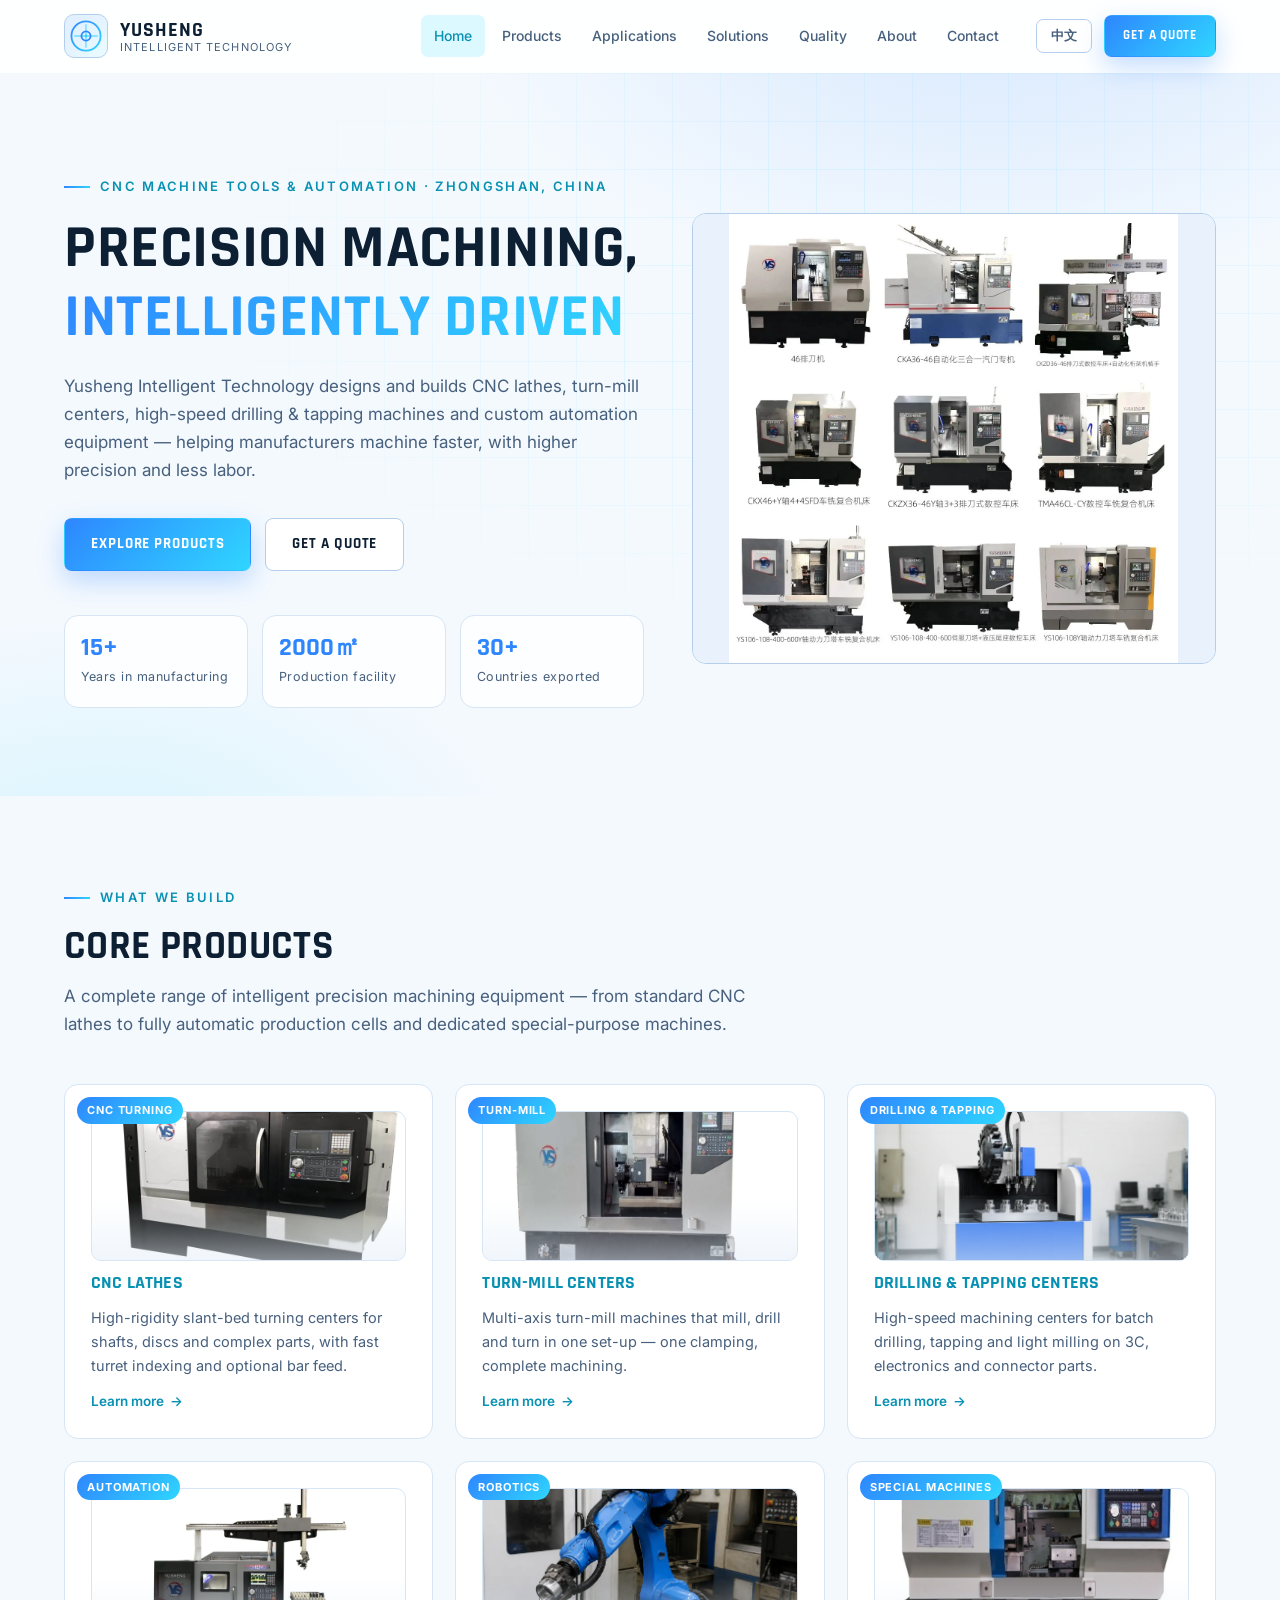
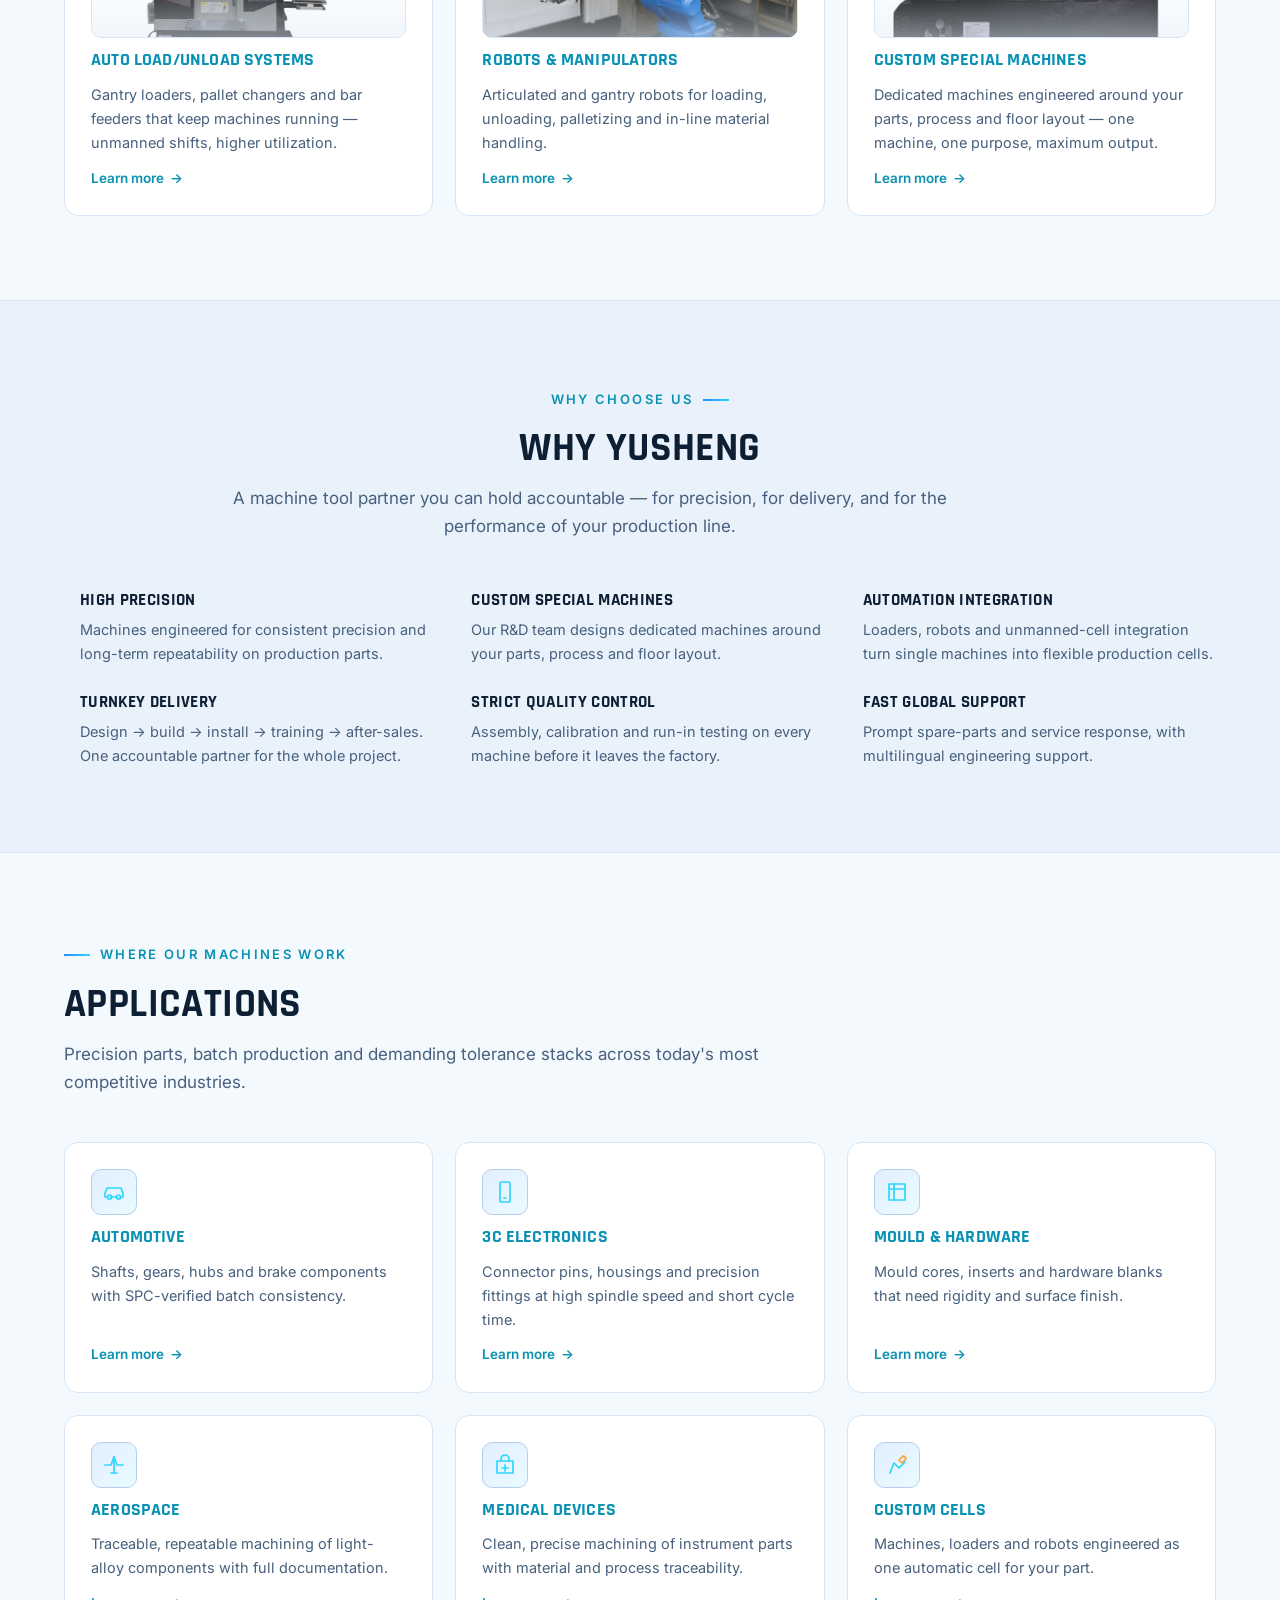
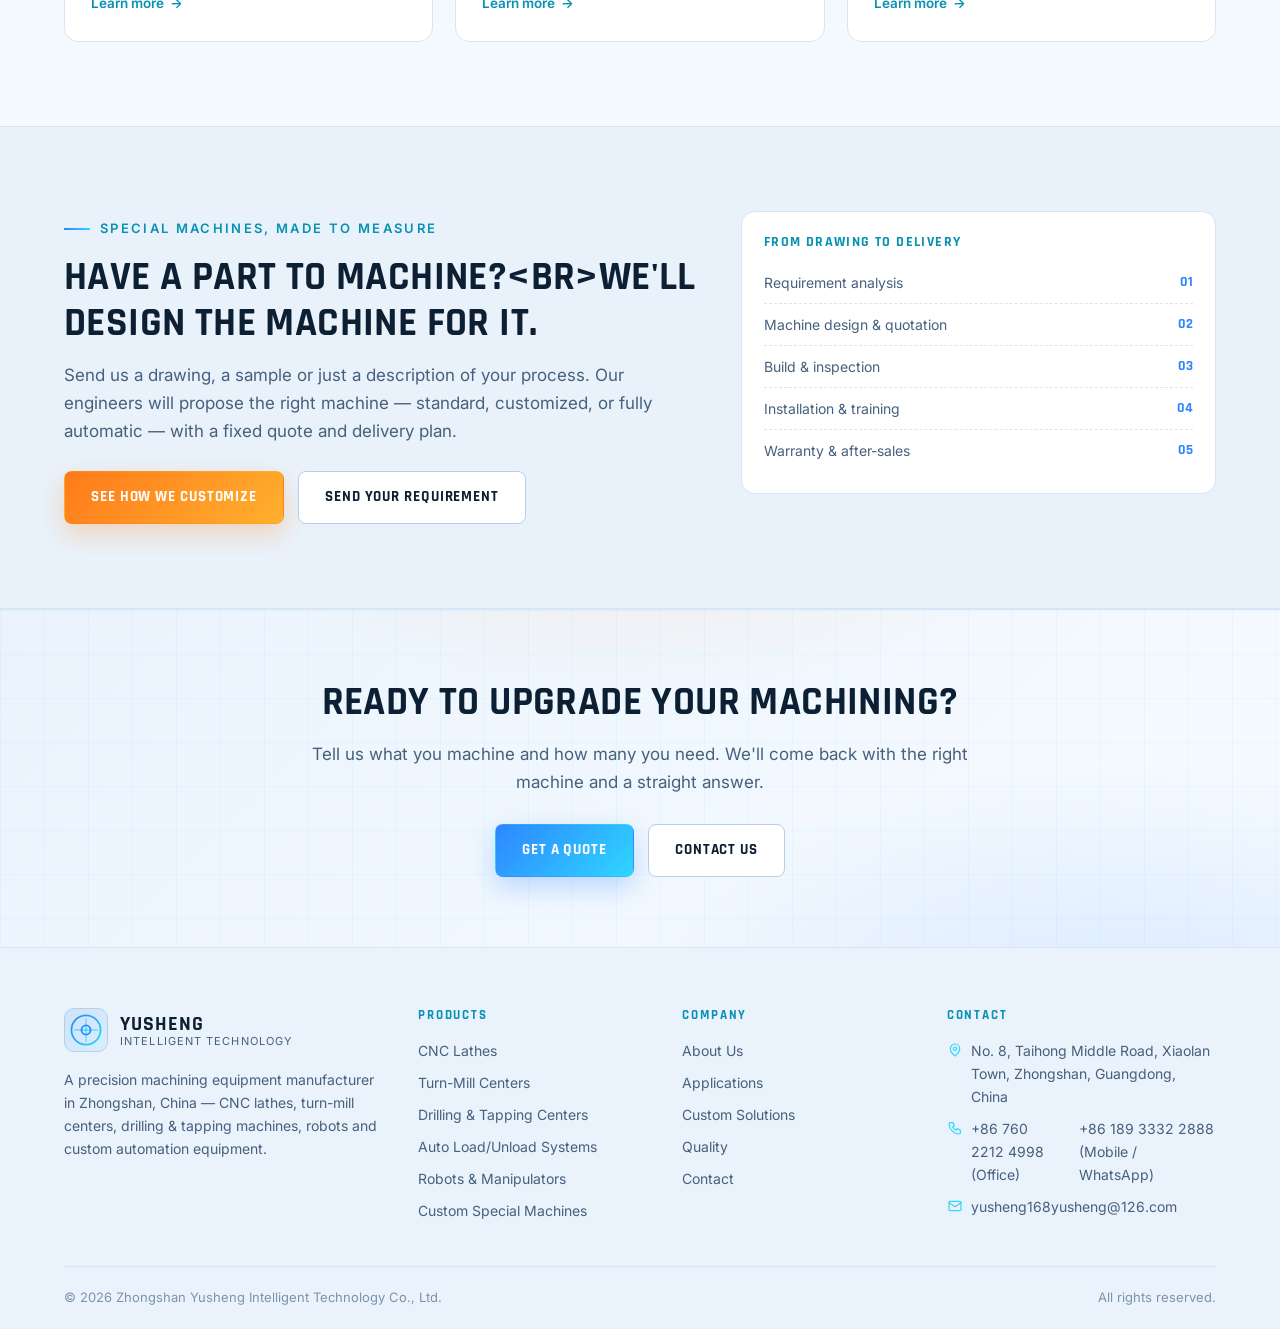
==== commit 6a511a86: "Sync 2026-08-17: real machine specs (CKX108-600/TMA52DW-Y/CKLA36) from customer Excel, compress all " ====
--- a/index.html
+++ b/index.html
@@ -5,12 +5,12 @@
   <meta name="viewport" content="width=device-width, initial-scale=1.0">
   <title data-en="Yusheng Intelligent Technology — CNC Lathes, Turn-Mill & Automation Equipment" data-zh="誉胜智能科技 — CNC 数控车床、车铣复合机与自动化装备">Yusheng Intelligent Technology — CNC Lathes, Turn-Mill & Automation Equipment</title>
   <!-- TODO 替换为真实域名 canonical -->
-  <link rel="canonical" href="https://www.yusheng-tech.com/">
+  <link rel="canonical" href="https://yusheng-intelligent.pages.dev/">
   <meta name="description" content="Zhongshan Yusheng Intelligent Technology designs and manufactures CNC lathes, turn-mill centers, high-speed drilling & tapping machines, robots and custom automation equipment for precision manufacturers.">
   <meta property="og:title" content="Yusheng Intelligent Technology — Precision Machining Equipment">
   <meta property="og:type" content="website">
-  <meta property="og:url" content="https://www.yusheng-tech.com/">
-  <meta property="og:image" content="https://www.yusheng-tech.com/assets/img/H01-hero.webp">
+  <meta property="og:url" content="https://yusheng-intelligent.pages.dev/">
+  <meta property="og:image" content="https://yusheng-intelligent.pages.dev/assets/img/H01-hero.webp">
   <link rel="icon" type="image/svg+xml" href="data:image/svg+xml,%3Csvg xmlns='http://www.w3.org/2000/svg' viewBox='0 0 44 44'%3E%3Ccircle cx='22' cy='22' r='16' fill='none' stroke='%232e86ff' stroke-width='3'/%3E%3Ccircle cx='22' cy='22' r='5' fill='none' stroke='%232fd6ff' stroke-width='2.5'/%3E%3Ccircle cx='22' cy='22' r='1.6' fill='%232fd6ff'/%3E%3C/svg%3E">
   <link rel="preconnect" href="https://fonts.googleapis.com">
   <link rel="preconnect" href="https://fonts.gstatic.com" crossorigin>
@@ -23,8 +23,10 @@
     "name": "Zhongshan Yusheng Intelligent Technology Co., Ltd.",
     "alternateName": "誉胜智能科技",
     "description": "Manufacturer of CNC lathes, turn-mill centers, high-speed drilling & tapping machines, robots and custom automation equipment.",
-    "address": { "@type": "PostalAddress", "addressLocality": "Zhongshan", "addressRegion": "Guangdong", "addressCountry": "CN" },
-    "url": "https://www.yusheng-tech.com/"
+    "address": { "@type": "PostalAddress", "streetAddress": "No. 8, Taihong Middle Road, Xiaolan Town", "addressLocality": "Zhongshan", "addressRegion": "Guangdong", "addressCountry": "CN" },
+    "telephone": "+86-760-22124998",
+    "email": "yusheng168yusheng@126.com",
+    "url": "https://yusheng-intelligent.pages.dev/"
   }
   </script>
 </head>
@@ -418,10 +420,10 @@
         <div class="footer-col">
           <h4 data-en="Contact" data-zh="联系方式">Contact</h4>
           <ul>
-            <!-- TODO 替换为真实联系方式 -->
-            <li><svg viewBox="0 0 24 24" fill="none" stroke="#2fd6ff" stroke-width="1.8" stroke-linecap="round" stroke-linejoin="round"><path d="M12 21s-7-5.6-7-11a7 7 0 0 1 14 0c0 5.4-7 11-7 11z"/><circle cx="12" cy="10" r="2.5"/></svg><span data-en="Zhongshan, Guangdong, China" data-zh="中国广东省中山市">Zhongshan, Guangdong, China</span></li>
-            <li><svg viewBox="0 0 24 24" fill="none" stroke="#2fd6ff" stroke-width="1.8" stroke-linecap="round" stroke-linejoin="round"><path d="M5 4h4l2 5-2.5 1.5a12 12 0 0 0 5 5L15 13l5 2v4a2 2 0 0 1-2 2A16 16 0 0 1 3 6a2 2 0 0 1 2-2z"/></svg><span data-en="+86 0760-0000 0000" data-zh="+86 0760-0000 0000">+86 0760-0000 0000</span></li>
-            <li><svg viewBox="0 0 24 24" fill="none" stroke="#2fd6ff" stroke-width="1.8" stroke-linecap="round" stroke-linejoin="round"><rect x="3" y="5" width="18" height="14" rx="2"/><path d="M3 7l9 6 9-6"/></svg><span>info@yusheng-tech.com</span></li>
+            
+            <li><svg viewBox="0 0 24 24" fill="none" stroke="#2fd6ff" stroke-width="1.8" stroke-linecap="round" stroke-linejoin="round"><path d="M12 21s-7-5.6-7-11a7 7 0 0 1 14 0c0 5.4-7 11-7 11z"/><circle cx="12" cy="10" r="2.5"/></svg><span data-en="No. 8, Taihong Middle Road, Xiaolan Town, Zhongshan, Guangdong, China" data-zh="中国广东省中山市小榄镇泰弘中路8号">No. 8, Taihong Middle Road, Xiaolan Town, Zhongshan, Guangdong, China</span></li>
+            <li><svg viewBox="0 0 24 24" fill="none" stroke="#2fd6ff" stroke-width="1.8" stroke-linecap="round" stroke-linejoin="round"><path d="M5 4h4l2 5-2.5 1.5a12 12 0 0 0 5 5L15 13l5 2v4a2 2 0 0 1-2 2A16 16 0 0 1 3 6a2 2 0 0 1 2-2z"/></svg><span data-en="+86 760 2212 4998 (Office)" data-zh="+86 760 2212 4998（办公室）">+86 760 2212 4998 (Office)</span><br><span data-en="+86 189 3332 2888 (Mobile / WhatsApp)" data-zh="+86 189 3332 2888（手机 / 微信 / WhatsApp）">+86 189 3332 2888 (Mobile / WhatsApp)</span></li>
+            <li><svg viewBox="0 0 24 24" fill="none" stroke="#2fd6ff" stroke-width="1.8" stroke-linecap="round" stroke-linejoin="round"><rect x="3" y="5" width="18" height="14" rx="2"/><path d="M3 7l9 6 9-6"/></svg><span>yusheng168yusheng@126.com</span></li>
           </ul>
         </div>
       </div>
@@ -461,6 +463,14 @@
           <input name="email" type="email" data-en-ph="you@company.com" data-zh-ph="you@company.com" placeholder="you@company.com">
         </div>
         <div class="form-group">
+          <label data-en="Company (optional)" data-zh="公司名称（选填）">Company (optional)</label>
+          <input name="company" type="text" data-en-ph="Your company" data-zh-ph="您的公司" placeholder="Your company">
+        </div>
+        <div class="form-group">
+          <label data-en="Phone / WhatsApp (optional)" data-zh="电话 / WhatsApp（选填）">Phone / WhatsApp (optional)</label>
+          <input name="phone" type="tel" data-en-ph="+86 ..." data-zh-ph="+86 ..." placeholder="+86 ...">
+        </div>
+        <div class="form-group">
           <label data-en="Your Message" data-zh="您的需求">Your Message</label>
           <textarea name="message" data-en-ph="Part description, quantity, target delivery…" data-zh-ph="零件描述、数量、目标交付……" placeholder="Part description, quantity, target delivery…"></textarea>
         </div>
--- a/assets/css/style.css
+++ b/assets/css/style.css
@@ -259,7 +259,8 @@
 .hero-visual svg { position: relative; z-index: 1; width: 86%; height: auto; }
 .hero-visual .img-layer {
   position: absolute; inset: 0; z-index: 2;
-  background-size: cover; background-position: center;
+  background-size: contain; background-position: center; background-repeat: no-repeat;
+  background-color: #e9f2fc; /* 与 visual-frame 渐变底色衔接，遮住底层 SVG 底纹 */
   opacity: 0;
   transition: opacity .6s;
 }
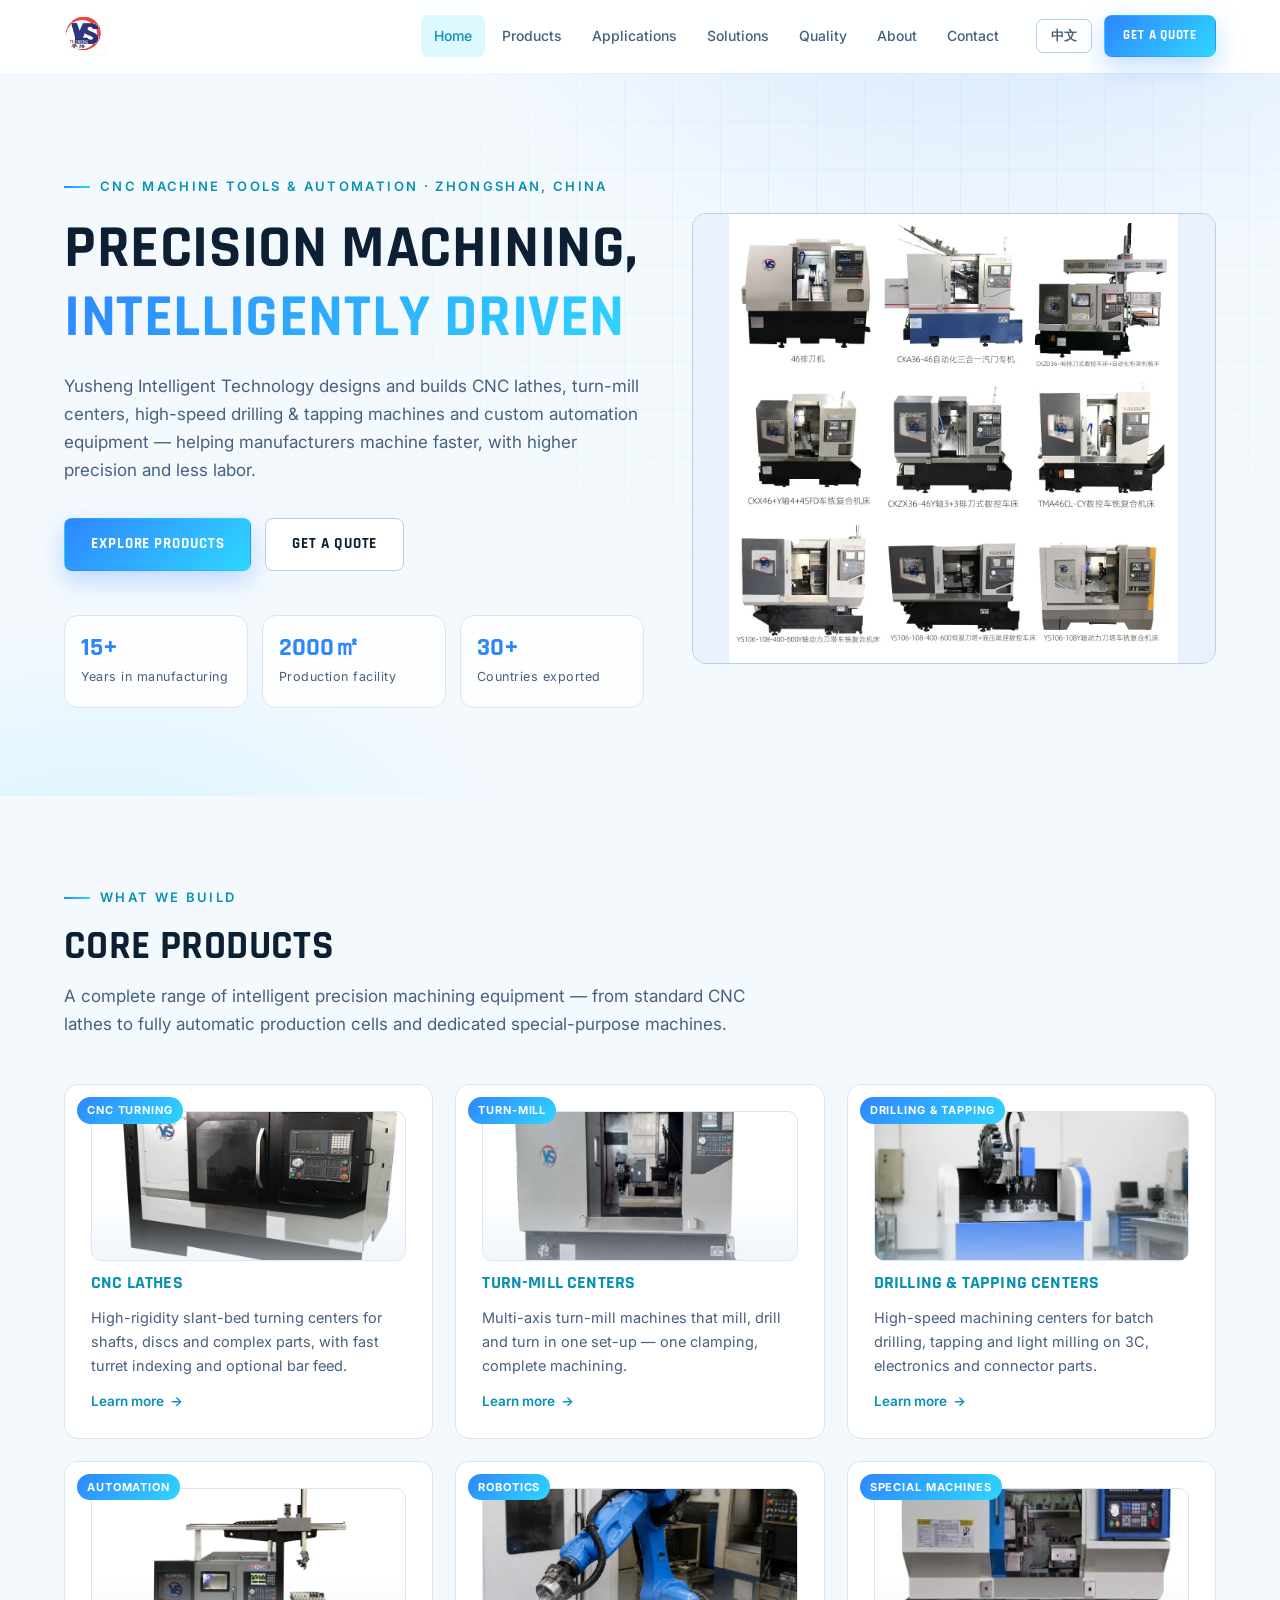
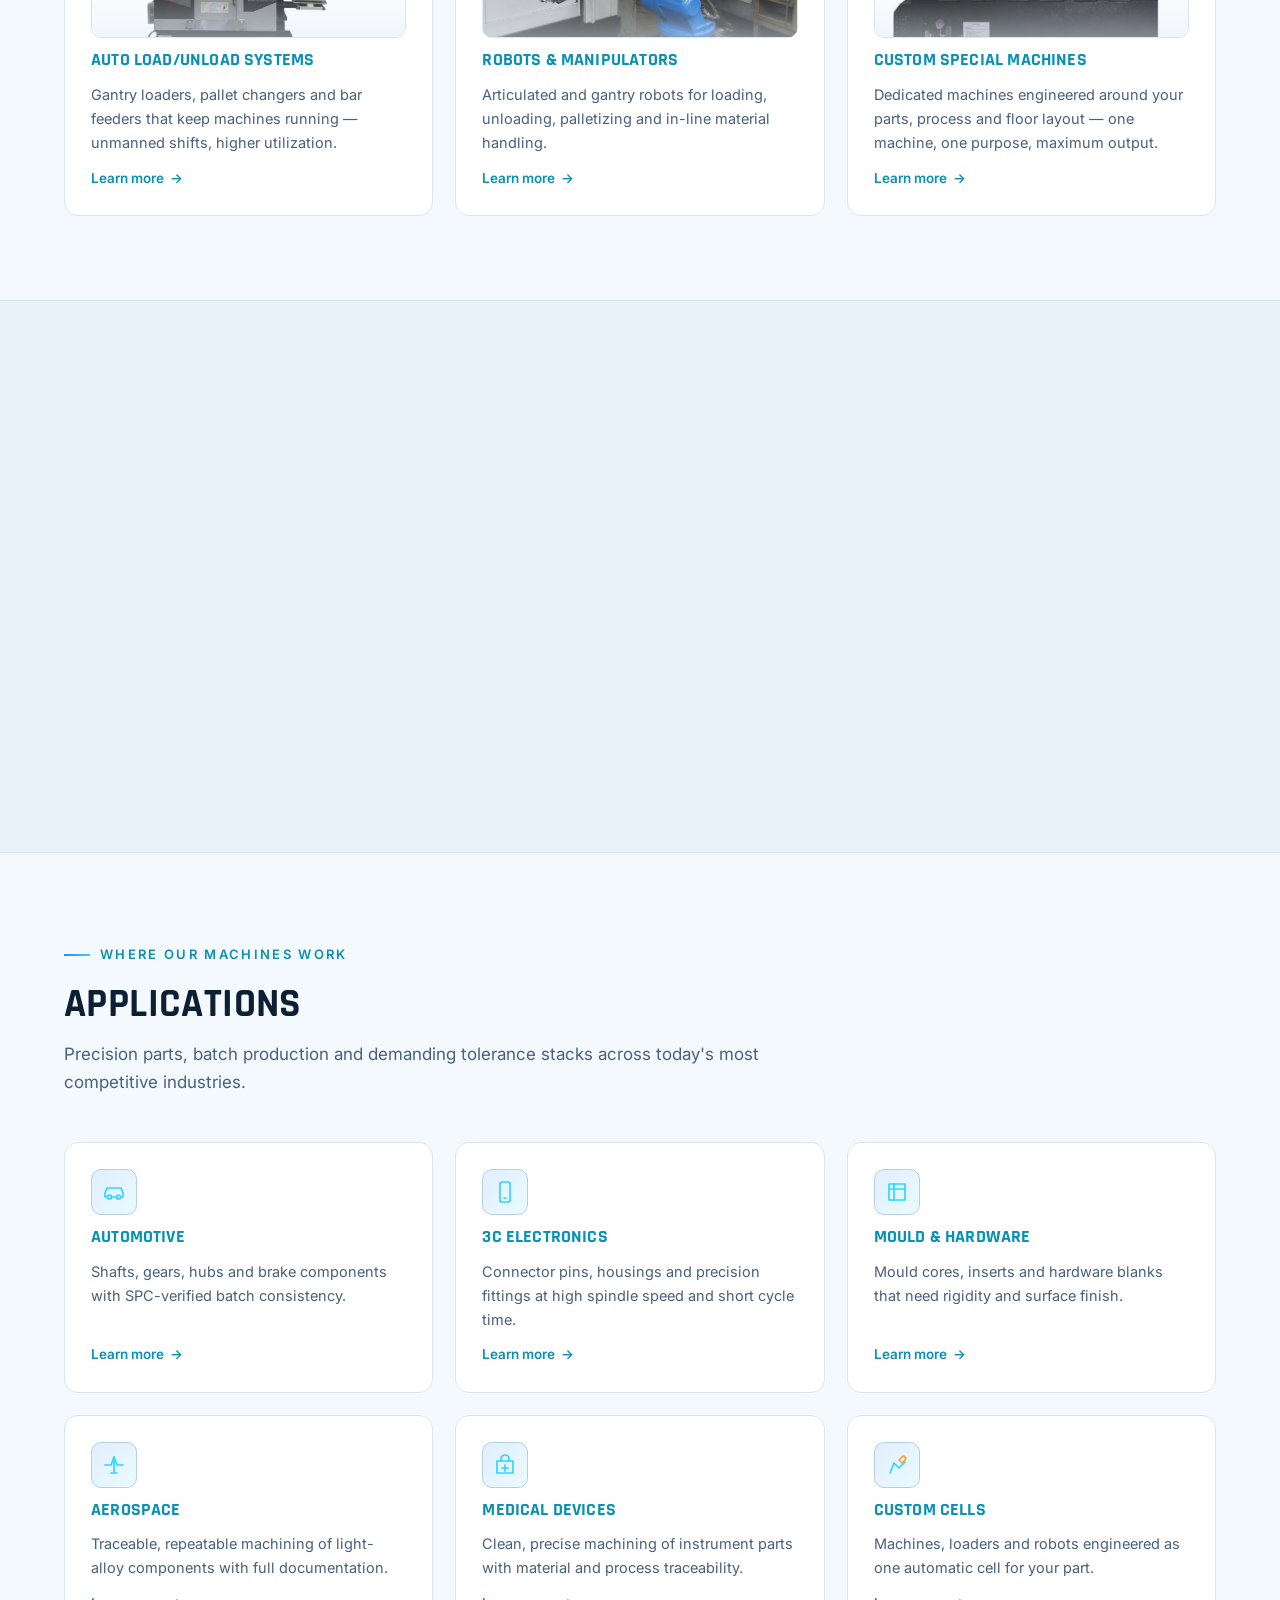
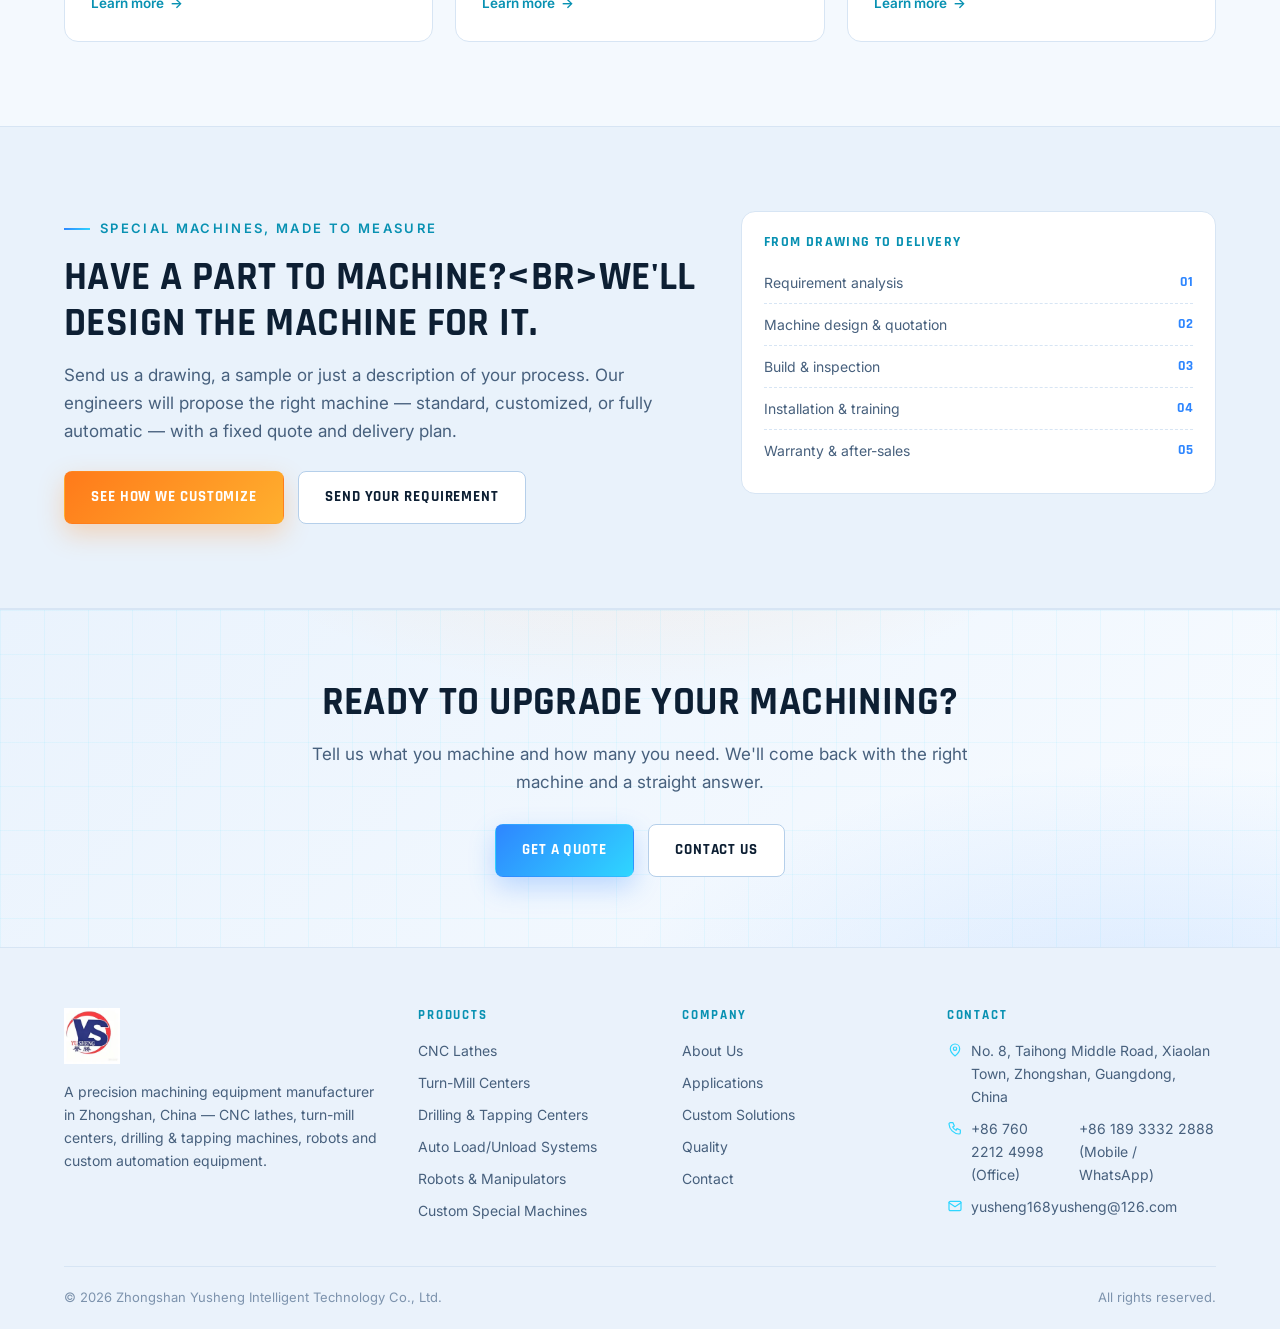
==== commit e4ac923e: "Sync 2026-08-17: replace AI logo with real YU SHENG logo across header/footer + favicon" ====
--- a/index.html
+++ b/index.html
@@ -11,7 +11,7 @@
   <meta property="og:type" content="website">
   <meta property="og:url" content="https://yusheng-intelligent.pages.dev/">
   <meta property="og:image" content="https://yusheng-intelligent.pages.dev/assets/img/H01-hero.webp">
-  <link rel="icon" type="image/svg+xml" href="data:image/svg+xml,%3Csvg xmlns='http://www.w3.org/2000/svg' viewBox='0 0 44 44'%3E%3Ccircle cx='22' cy='22' r='16' fill='none' stroke='%232e86ff' stroke-width='3'/%3E%3Ccircle cx='22' cy='22' r='5' fill='none' stroke='%232fd6ff' stroke-width='2.5'/%3E%3Ccircle cx='22' cy='22' r='1.6' fill='%232fd6ff'/%3E%3C/svg%3E">
+  <link rel="icon" type="image/png" href="assets/img/logo-favicon.png">
   <link rel="preconnect" href="https://fonts.googleapis.com">
   <link rel="preconnect" href="https://fonts.gstatic.com" crossorigin>
   <link href="https://fonts.googleapis.com/css2?family=Inter:wght@400;500;600;700&family=Rajdhani:wght@500;600;700&display=swap" rel="stylesheet">
@@ -36,23 +36,7 @@
   <header class="site-header">
     <div class="container header-inner">
       <a class="brand" href="index.html">
-        <span class="brand-mark">
-          <svg viewBox="0 0 44 44" width="40" height="40" aria-hidden="true">
-            <defs>
-              <linearGradient id="markGrad" x1="0" y1="0" x2="1" y2="1">
-                <stop offset="0" stop-color="#2e86ff"/><stop offset="1" stop-color="#2fd6ff"/>
-              </linearGradient>
-            </defs>
-            <circle cx="22" cy="22" r="16" fill="none" stroke="url(#markGrad)" stroke-width="2"/>
-            <path d="M22 9v26M9 22h26" stroke="#2fd6ff" stroke-width="2" opacity=".5"/>
-            <circle cx="22" cy="22" r="5" fill="none" stroke="#2e86ff" stroke-width="2"/>
-            <circle cx="22" cy="22" r="1.6" fill="#2fd6ff"/>
-          </svg>
-        </span>
-        <span class="brand-text">
-          <strong>Yusheng</strong>
-          <small data-en="Intelligent Technology" data-zh="誉胜智能科技">Intelligent Technology</small>
-        </span>
+        <img class="brand-logo" src="assets/img/logo.webp" alt="YU SHENG · 誉胜">
       </a>
 
       <nav class="nav" aria-label="Main">
@@ -377,18 +361,7 @@
       <div class="footer-grid">
         <div class="footer-brand">
           <a class="brand" href="index.html">
-            <span class="brand-mark">
-              <svg viewBox="0 0 44 44" width="40" height="40" aria-hidden="true">
-                <circle cx="22" cy="22" r="16" fill="none" stroke="url(#markGrad)" stroke-width="2"/>
-                <path d="M22 9v26M9 22h26" stroke="#2fd6ff" stroke-width="2" opacity=".5"/>
-                <circle cx="22" cy="22" r="5" fill="none" stroke="#2e86ff" stroke-width="2"/>
-                <circle cx="22" cy="22" r="1.6" fill="#2fd6ff"/>
-              </svg>
-            </span>
-            <span class="brand-text">
-              <strong>Yusheng</strong>
-              <small data-en="Intelligent Technology" data-zh="誉胜智能科技">Intelligent Technology</small>
-            </span>
+            <img class="brand-logo" src="assets/img/logo.webp" alt="YU SHENG · 誉胜">
           </a>
           <p data-en="A precision machining equipment manufacturer in Zhongshan, China — CNC lathes, turn-mill centers, drilling &amp; tapping machines, robots and custom automation equipment."
              data-zh="位于中国中山的精密加工装备制造商——CNC 数控车床、车铣复合机、钻攻中心、机械手及定制自动化设备。">A precision machining equipment manufacturer in Zhongshan, China — CNC lathes, turn-mill centers, drilling &amp; tapping machines, robots and custom automation equipment.</p>
--- a/assets/css/style.css
+++ b/assets/css/style.css
@@ -149,6 +149,8 @@
 .brand-text { display: flex; flex-direction: column; line-height: 1.1; }
 .brand-text strong { font-family: var(--font-display); font-size: 20px; letter-spacing: .05em; text-transform: uppercase; }
 .brand-text small { color: var(--muted); font-size: 11px; letter-spacing: .1em; text-transform: uppercase; }
+.brand-logo { height: 44px; width: auto; display: block; }
+.footer-brand .brand-logo { height: 56px; }
 
 .nav { display: flex; gap: 4px; margin-left: auto; }
 .nav a {
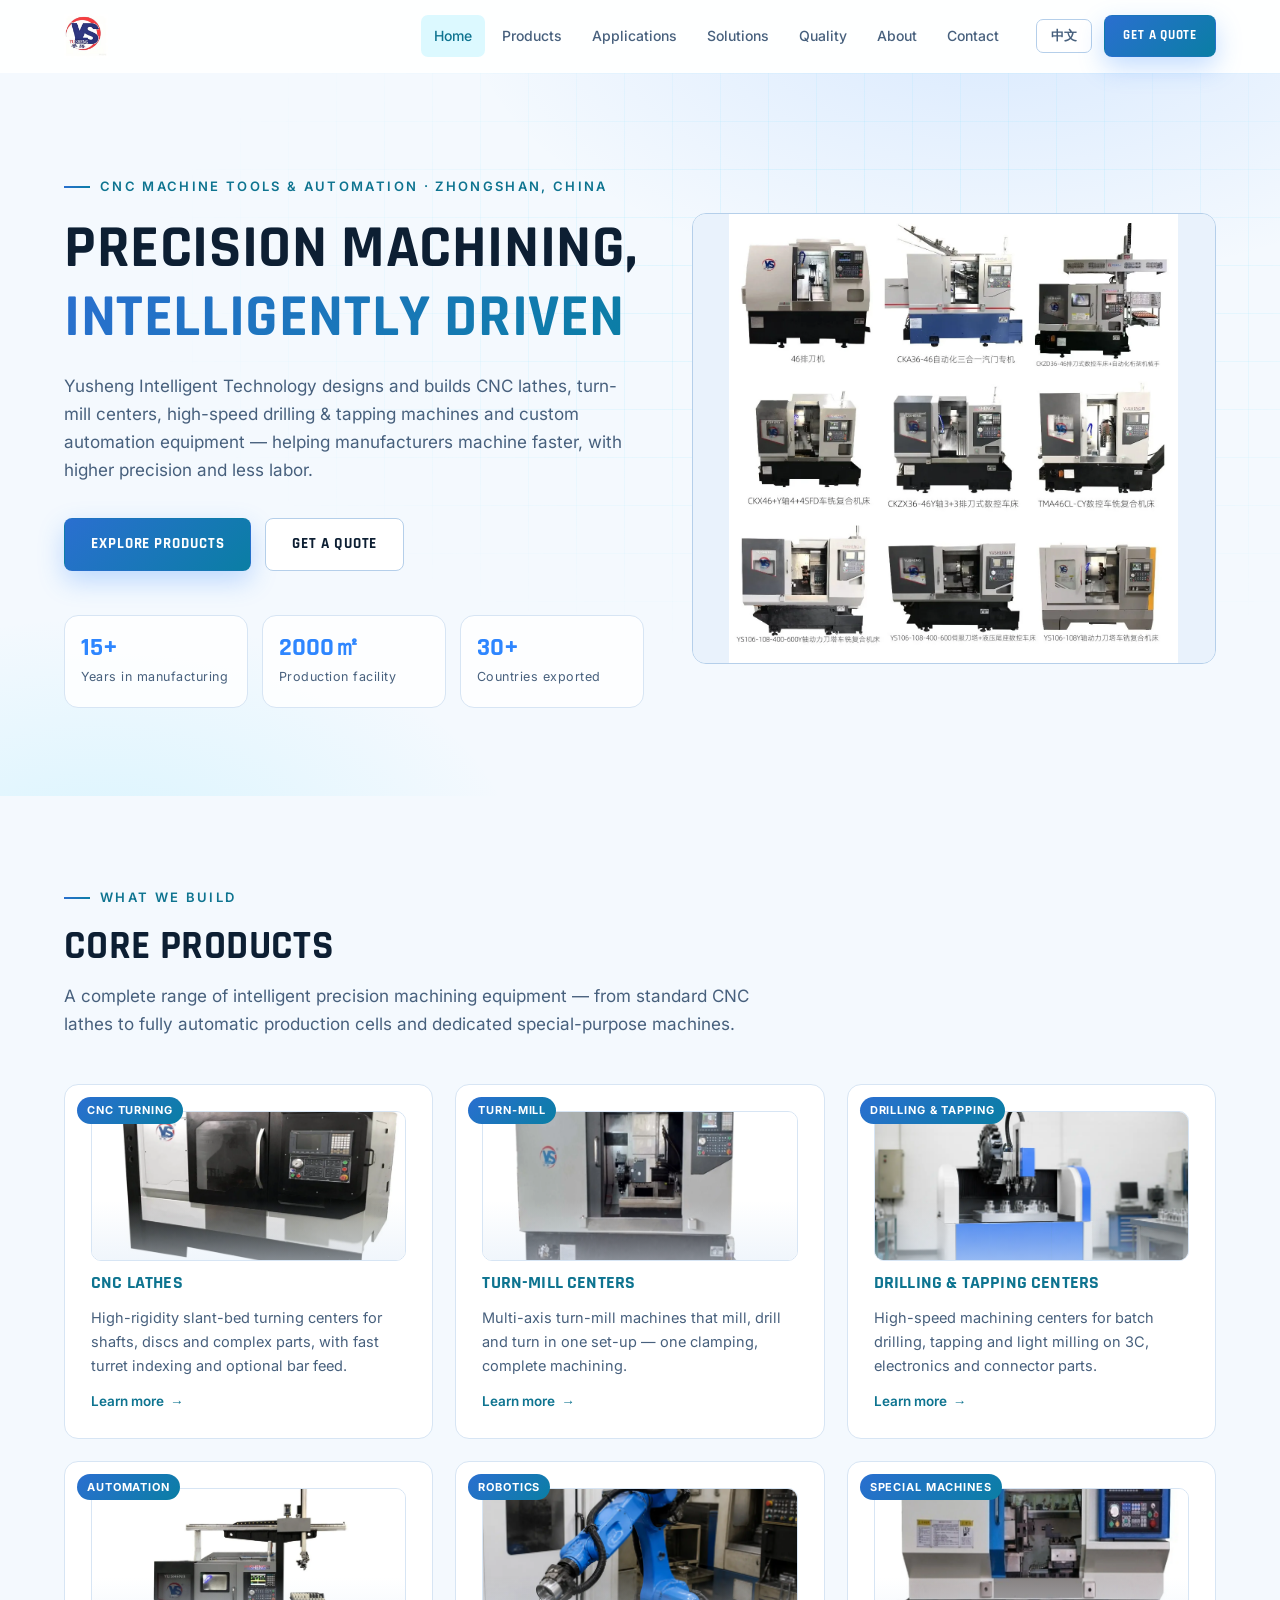
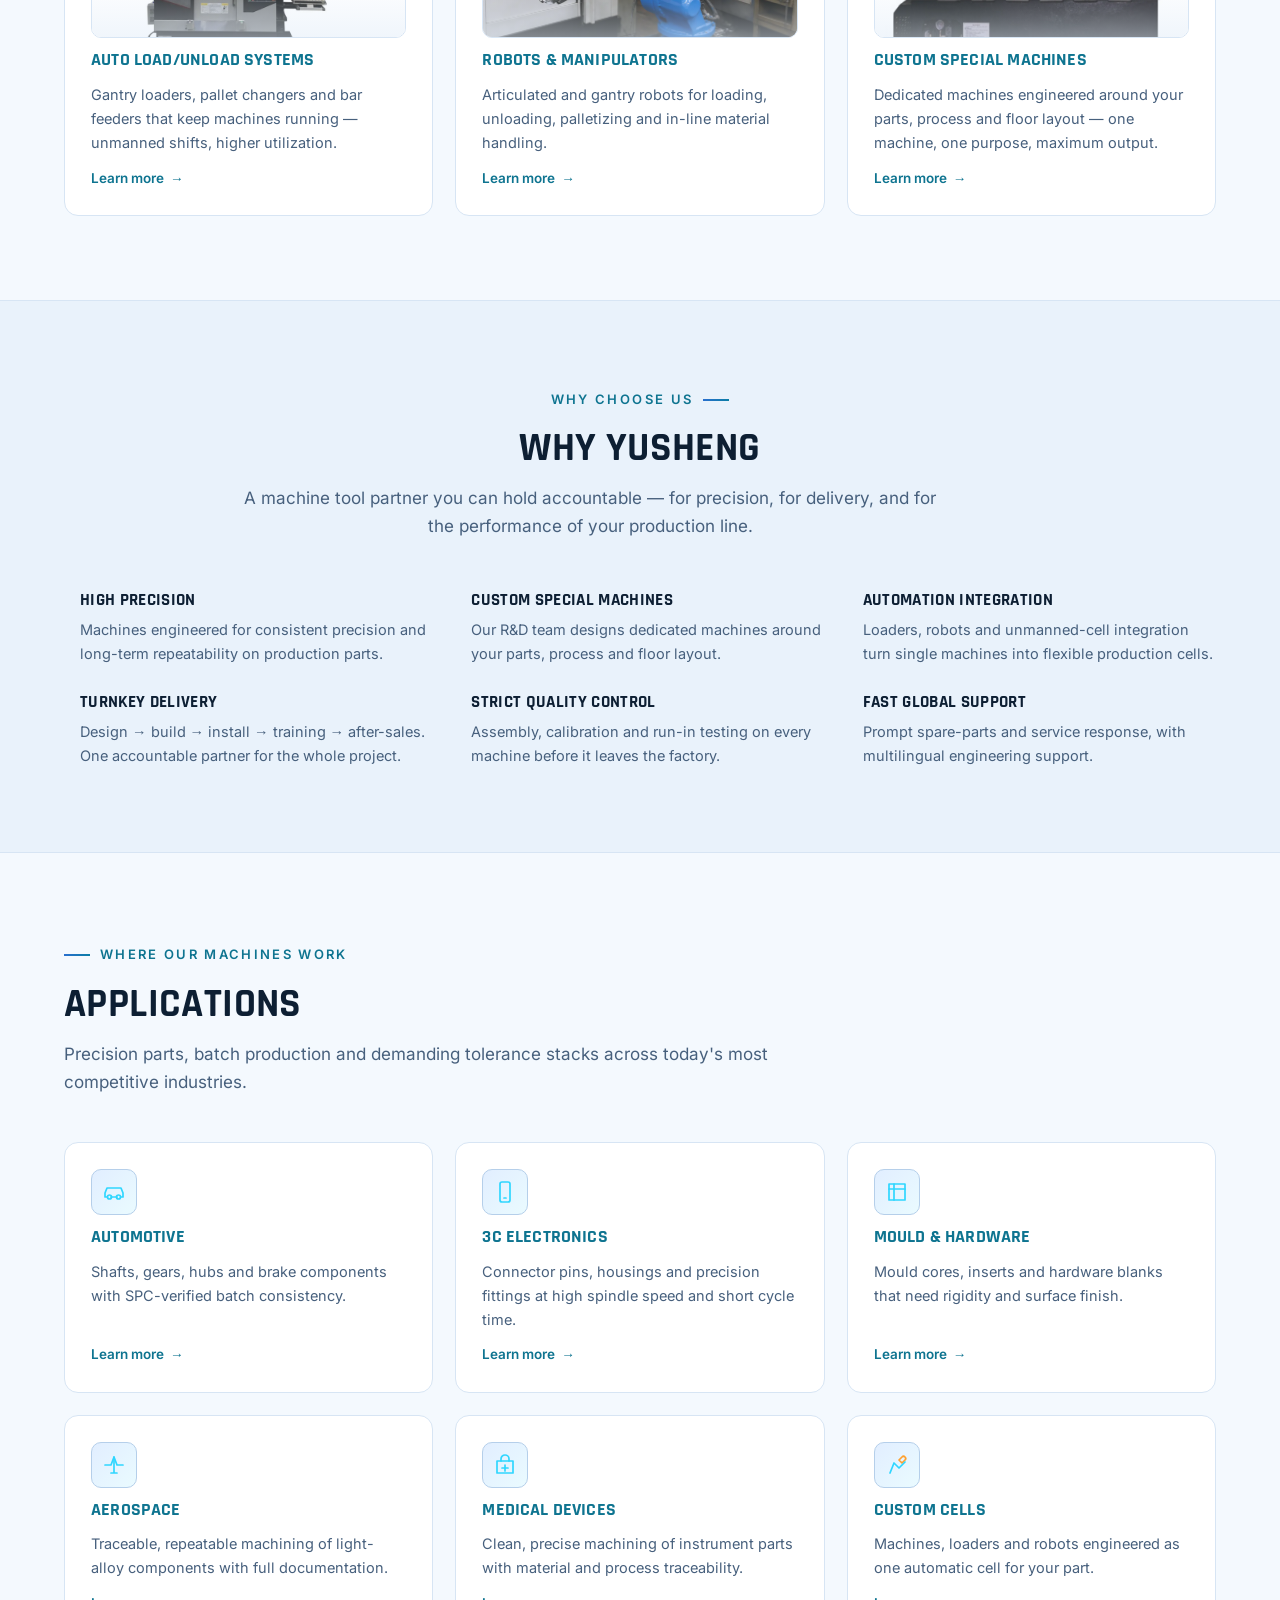
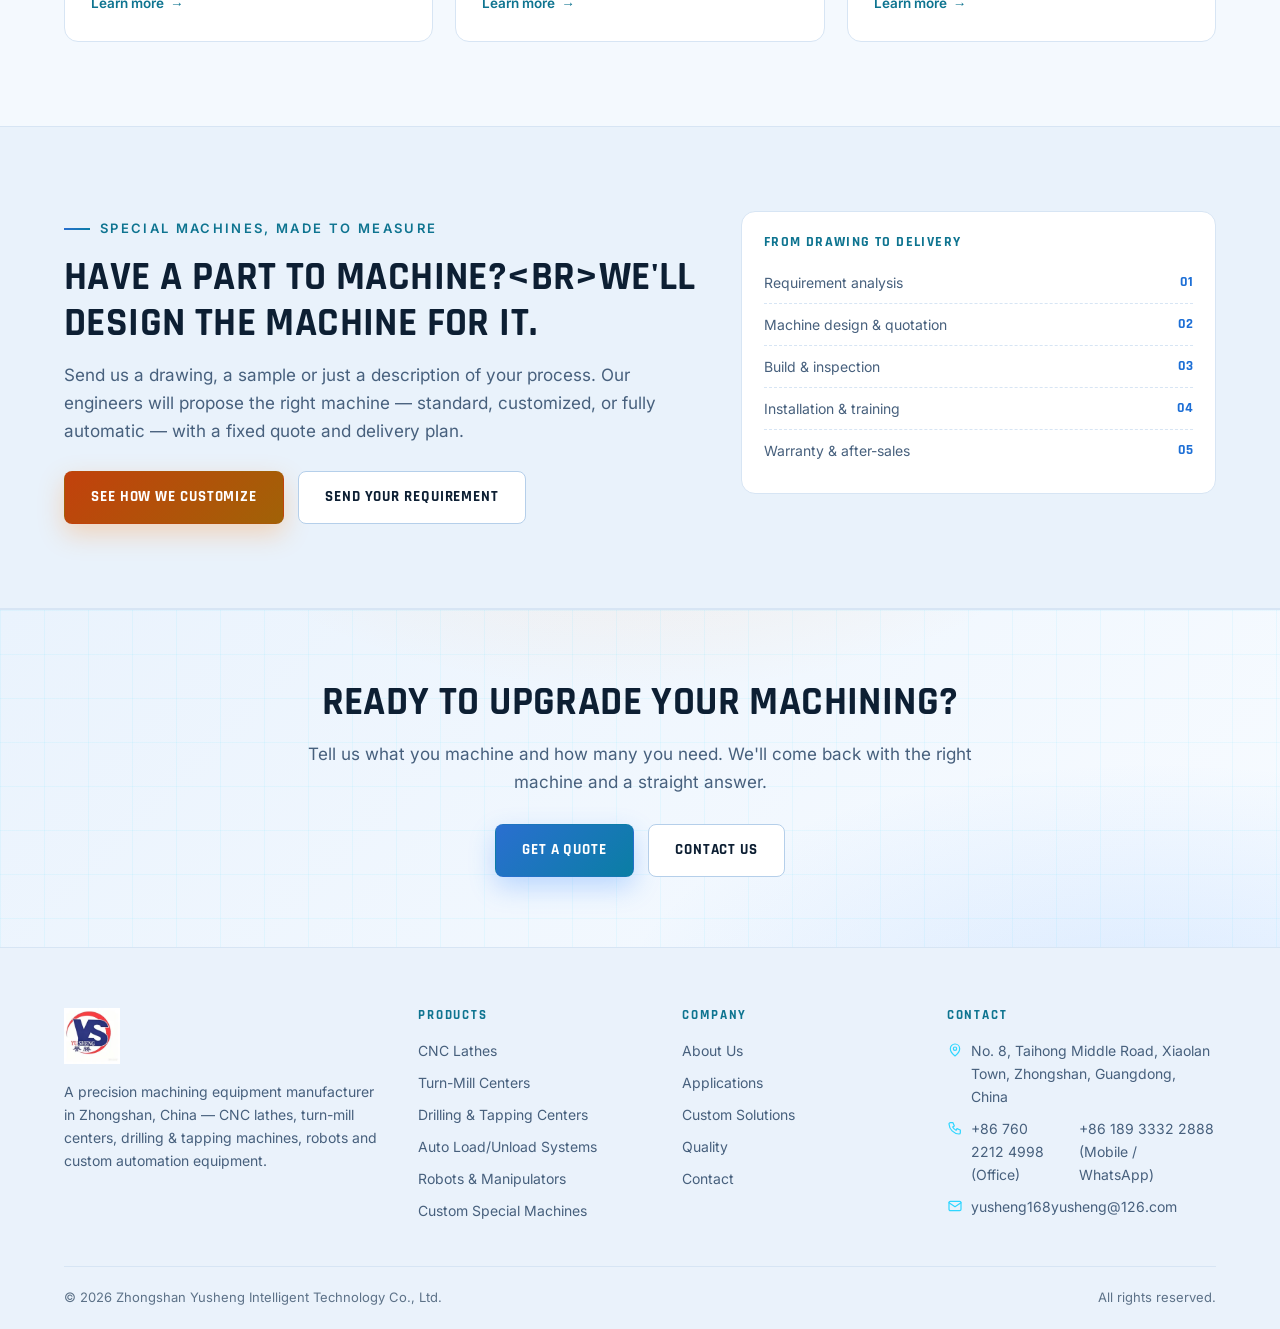
==== commit eed046bc: "Sync 2026-09-21: real <img> tags with alt text, self-hosted fonts, WCAG AA contrast, card-tag fix Im" ====
--- a/index.html
+++ b/index.html
@@ -12,9 +12,6 @@
   <meta property="og:url" content="https://yusheng-intelligent.pages.dev/">
   <meta property="og:image" content="https://yusheng-intelligent.pages.dev/assets/img/H01-hero.webp">
   <link rel="icon" type="image/png" href="assets/img/logo-favicon.png">
-  <link rel="preconnect" href="https://fonts.googleapis.com">
-  <link rel="preconnect" href="https://fonts.gstatic.com" crossorigin>
-  <link href="https://fonts.googleapis.com/css2?family=Inter:wght@400;500;600;700&family=Rajdhani:wght@500;600;700&display=swap" rel="stylesheet">
   <link rel="stylesheet" href="assets/css/style.css">
   <script type="application/ld+json">
   {
@@ -109,8 +106,7 @@
             <circle cx="210" cy="210" r="6" fill="#2fd6ff"/>
             <path d="M90 358h240M110 350v16M310 350v16" stroke="#2fd6ff" stroke-width="1.2" opacity=".7"/>
           </svg>
-          <!-- 后续由生图工作流装入 H01-hero.webp -->
-          <div class="img-layer" data-hero-img="H01-hero.webp"></div>
+          <img class="img-layer" src="assets/img/H01-hero.webp" alt="Nine Yusheng CNC lathes and turn-mill machines shown together in a product grid" loading="eager" decoding="async">
         </div>
       </div>
     </div>
@@ -129,7 +125,7 @@
       <div class="grid grid-3">
         <a class="card" href="product-cnc.html" data-reveal>
           <span class="card-tag" data-en="CNC Turning" data-zh="数控车削">CNC Turning</span>
-          <div class="card-img" data-img="P01-cnc-lathe.webp"></div>
+          <div class="card-img"><img src="assets/img/P01-cnc-lathe.webp" alt="Yusheng CNC lathe with the sliding door open, showing the work area and the operator control panel" loading="lazy" decoding="async"></div>
           <h3 data-en="CNC Lathes" data-zh="CNC 数控车床">CNC Lathes</h3>
           <p data-en="High-rigidity slant-bed turning centers for shafts, discs and complex parts, with fast turret indexing and optional bar feed."
              data-zh="高刚性斜床身数控车床，适用于轴类、盘类及复杂零件，配高速刀塔与可选棒料送料。">High-rigidity slant-bed turning centers for shafts, discs and complex parts, with fast turret indexing and optional bar feed.</p>
@@ -138,7 +134,7 @@
 
         <a class="card" href="product-turnmill.html" data-reveal>
           <span class="card-tag" data-en="Turn-Mill" data-zh="车铣复合">Turn-Mill</span>
-          <div class="card-img" data-img="P02-turnmill.webp"></div>
+          <div class="card-img"><img src="assets/img/P02-turnmill.webp" alt="Yusheng turn-mill centre with the door open, showing the tool turret and spindle" loading="lazy" decoding="async"></div>
           <h3 data-en="Turn-Mill Centers" data-zh="车铣复合机">Turn-Mill Centers</h3>
           <p data-en="Multi-axis turn-mill machines that mill, drill and turn in one set-up — one clamping, complete machining."
              data-zh="多轴车铣复合加工中心，一次装夹完成车、铣、钻多工序，实现完整加工。">Multi-axis turn-mill machines that mill, drill and turn in one set-up — one clamping, complete machining.</p>
@@ -147,7 +143,7 @@
 
         <a class="card" href="product-drilling.html" data-reveal>
           <span class="card-tag" data-en="Drilling & Tapping" data-zh="钻攻">Drilling &amp; Tapping</span>
-          <div class="card-img" data-img="P03-drilling.webp"></div>
+          <div class="card-img"><img src="assets/img/P03-drilling.webp" alt="High-speed drilling and tapping centre with a circular tool magazine above a fixture plate of machined parts" loading="lazy" decoding="async"></div>
           <h3 data-en="Drilling & Tapping Centers" data-zh="高速钻攻中心">Drilling &amp; Tapping Centers</h3>
           <p data-en="High-speed machining centers for batch drilling, tapping and light milling on 3C, electronics and connector parts."
              data-zh="高速加工中心，面向 3C 电子、连接器等零件的批量钻削、攻丝与轻铣削。">High-speed machining centers for batch drilling, tapping and light milling on 3C, electronics and connector parts.</p>
@@ -156,7 +152,7 @@
 
         <a class="card" href="product-auto.html" data-reveal>
           <span class="card-tag" data-en="Automation" data-zh="自动化">Automation</span>
-          <div class="card-img" data-img="P04-loader.webp"></div>
+          <div class="card-img"><img src="assets/img/P04-loader.webp" alt="Yusheng CNC lathe fitted with an overhead gantry loader and a stacked part tray for unmanned running" loading="lazy" decoding="async"></div>
           <h3 data-en="Auto Load/Unload Systems" data-zh="自动化上下料装置">Auto Load/Unload Systems</h3>
           <p data-en="Gantry loaders, pallet changers and bar feeders that keep machines running — unmanned shifts, higher utilization."
              data-zh="桁架机械手、托盘交换器与棒料送料器，让机床持续运转——无人值守班次，更高稼动率。">Gantry loaders, pallet changers and bar feeders that keep machines running — unmanned shifts, higher utilization.</p>
@@ -165,7 +161,7 @@
 
         <a class="card" href="product-robot.html" data-reveal>
           <span class="card-tag" data-en="Robotics" data-zh="机器人">Robotics</span>
-          <div class="card-img" data-img="P05-robot.webp"></div>
+          <div class="card-img"><img src="assets/img/P05-robot.webp" alt="Six-axis robot arm holding a machined aluminium part beside a CNC machine" loading="lazy" decoding="async"></div>
           <h3 data-en="Robots & Manipulators" data-zh="机械手">Robots &amp; Manipulators</h3>
           <p data-en="Articulated and gantry robots for loading, unloading, palletizing and in-line material handling."
              data-zh="关节型与桁架式机械手，用于上下料、码垛及产线物料搬运。">Articulated and gantry robots for loading, unloading, palletizing and in-line material handling.</p>
@@ -174,7 +170,7 @@
 
         <a class="card" href="product-custom.html" data-reveal>
           <span class="card-tag" data-en="Special Machines" data-zh="专用设备">Special Machines</span>
-          <div class="card-img" data-img="P06-custom.webp"></div>
+          <div class="card-img"><img src="assets/img/P06-custom.webp" alt="Close-up of a Yusheng machine with the work-area door open, showing the tooling inside and the control panel" loading="lazy" decoding="async"></div>
           <h3 data-en="Custom Special Machines" data-zh="定制专用设备">Custom Special Machines</h3>
           <p data-en="Dedicated machines engineered around your parts, process and floor layout — one machine, one purpose, maximum output."
              data-zh="围绕您的零件、工艺与车间布局定制专用机床——一机一用，产出最大化。">Dedicated machines engineered around your parts, process and floor layout — one machine, one purpose, maximum output.</p>
@@ -368,7 +364,7 @@
         </div>
 
         <div class="footer-col">
-          <h4 data-en="Products" data-zh="产品中心">Products</h4>
+          <h2 class="footer-title" data-en="Products" data-zh="产品中心">Products</h2>
           <ul>
             <li><a href="product-cnc.html" data-en="CNC Lathes" data-zh="CNC 数控车床">CNC Lathes</a></li>
             <li><a href="product-turnmill.html" data-en="Turn-Mill Centers" data-zh="车铣复合机">Turn-Mill Centers</a></li>
@@ -380,7 +376,7 @@
         </div>
 
         <div class="footer-col">
-          <h4 data-en="Company" data-zh="公司">Company</h4>
+          <h2 class="footer-title" data-en="Company" data-zh="公司">Company</h2>
           <ul>
             <li><a href="about.html" data-en="About Us" data-zh="关于我们">About Us</a></li>
             <li><a href="applications.html" data-en="Applications" data-zh="应用领域">Applications</a></li>
@@ -391,7 +387,7 @@
         </div>
 
         <div class="footer-col">
-          <h4 data-en="Contact" data-zh="联系方式">Contact</h4>
+          <h2 class="footer-title" data-en="Contact" data-zh="联系方式">Contact</h2>
           <ul>
             
             <li><svg viewBox="0 0 24 24" fill="none" stroke="#2fd6ff" stroke-width="1.8" stroke-linecap="round" stroke-linejoin="round"><path d="M12 21s-7-5.6-7-11a7 7 0 0 1 14 0c0 5.4-7 11-7 11z"/><circle cx="12" cy="10" r="2.5"/></svg><span data-en="No. 8, Taihong Middle Road, Xiaolan Town, Zhongshan, Guangdong, China" data-zh="中国广东省中山市小榄镇泰弘中路8号">No. 8, Taihong Middle Road, Xiaolan Town, Zhongshan, Guangdong, China</span></li>
--- a/assets/css/style.css
+++ b/assets/css/style.css
@@ -2,6 +2,39 @@
    Yusheng Intelligent Technology — shared stylesheet
    Light tech-industrial theme · white + light blue + cyan
    ============================================================ */
+
+/* ---------- Self-hosted webfonts (SIL OFL 1.1, 见 assets/fonts/) ----------
+   自托管取代 Google Fonts CDN：零外部请求、墙内可用、不把访客 IP 交给第三方。
+   url() 相对本样式表解析，../fonts/ 即 assets/fonts/。
+   Inter 是可变字体，单个文件覆盖 400–700。 */
+@font-face {
+  font-family: "Inter";
+  font-style: normal;
+  font-weight: 400 700;
+  font-display: swap;
+  src: url("../fonts/inter.woff2") format("woff2");
+}
+@font-face {
+  font-family: "Rajdhani";
+  font-style: normal;
+  font-weight: 500;
+  font-display: swap;
+  src: url("../fonts/rajdhani-500.woff2") format("woff2");
+}
+@font-face {
+  font-family: "Rajdhani";
+  font-style: normal;
+  font-weight: 600;
+  font-display: swap;
+  src: url("../fonts/rajdhani-600.woff2") format("woff2");
+}
+@font-face {
+  font-family: "Rajdhani";
+  font-style: normal;
+  font-weight: 700;
+  font-display: swap;
+  src: url("../fonts/rajdhani-700.woff2") format("woff2");
+}
 
 :root {
   --bg:         #f4f9fe;
@@ -12,14 +45,14 @@
   --line-2:     #b5cfea;
   --text:       #0d1f33;
   --muted:      #47607d;
-  --dim:        #7d93ad;
-  --brand:      #2e86ff;
-  --brand-deep: #1d6fd6;
-  --accent:     #0891b2;
-  --cyan:       #2fd6ff;
-  --warn:       #ff8a2a;
-  --grad:       linear-gradient(135deg, #2e86ff 0%, #2fd6ff 100%);
-  --grad-warn:  linear-gradient(135deg, #ff7a1a 0%, #ffb02e 100%);
+  --dim:        #5d7288;   /* 4.69:1 on --bg（原 #7d93ad 仅 2.98:1） */
+  --brand:      #2e86ff;   /* 仅用于大字号；小字用 --brand-deep */
+  --brand-deep: #1d6fd6;   /* 4.61:1 on --bg */
+  --accent:     #0e7490;   /* 5.06:1 on --bg / 4.57:1 on --panel-2 */
+  /* 渐变两端都按白字 ≥4.5:1 取值（4.90 / 4.63、5.18 / 4.92）。
+     原 #2e86ff→#2fd6ff 白字只有 3.52→1.72，#ff7a1a→#ffb02e 只有 2.61→1.83。 */
+  --grad:       linear-gradient(135deg, #2a6fd0 0%, #0a7ea4 100%);
+  --grad-warn:  linear-gradient(135deg, #c2410c 0%, #a16207 100%);
   --font-display: "Rajdhani", "Segoe UI", sans-serif;
   --font-body:    "Inter", "Segoe UI", "Microsoft YaHei", sans-serif;
   --shadow: 0 18px 48px rgba(46, 84, 130, .16);
@@ -261,23 +294,22 @@
 .hero-visual svg { position: relative; z-index: 1; width: 86%; height: auto; }
 .hero-visual .img-layer {
   position: absolute; inset: 0; z-index: 2;
-  background-size: contain; background-position: center; background-repeat: no-repeat;
+  width: 100%; height: 100%;
+  object-fit: contain; object-position: center; /* contain 不是 cover —— hero 图要留白，不能裁 */
   background-color: #e9f2fc; /* 与 visual-frame 渐变底色衔接，遮住底层 SVG 底纹 */
-  opacity: 0;
-  transition: opacity .6s;
-}
-.hero-visual .img-layer.show { opacity: 1; }
+  animation: heroFade .6s ease forwards;
+}
+@keyframes heroFade { from { opacity: 0; } to { opacity: 1; } }
 
 /* ---------- Sections ---------- */
 .section { padding: 84px 0; position: relative; }
 .section.alt { background: var(--bg-deep); border-block: 1px solid var(--line); }
 .sec-head { margin-bottom: 46px; max-width: 820px; }
-.sec-head .lead { margin-top: 10px; }
+.sec-head .lead { margin-top: 12px; }
 .sec-head.center { margin-inline: auto; text-align: center; }
 .sec-head.center .eyebrow { justify-content: center; }
 .sec-head.center .eyebrow::before { display: none; }
 .sec-head.center .eyebrow::after { content: ""; width: 26px; height: 2px; background: var(--grad); }
-.sec-head .lead { margin-top: 12px; }
 
 /* ---------- Cards ---------- */
 .grid { display: grid; gap: 22px; }
@@ -293,6 +325,7 @@
   display: flex;
   flex-direction: column;
   gap: 12px;
+  position: relative; /* .card-tag 是 .card-img 的兄弟节点，靠这行才能相对卡片定位 */
   transition: transform .2s, border-color .2s, box-shadow .2s;
 }
 .card:hover {
@@ -318,13 +351,18 @@
 .card-img {
   height: 150px;
   border-radius: 10px;
-  background-size: cover;
-  background-position: center;
-  background-color: #e4eef9;
+  background-color: var(--panel-2); /* 图片加载前/加载失败时的占位色 */
   border: 1px solid var(--line);
   position: relative;
   overflow: hidden;
 }
+.card-img img {
+  display: block;
+  width: 100%; height: 100%;
+  object-fit: cover; object-position: center;
+}
+.card-img.lg { height: 340px; }
+.card-img.hero-img { height: 340px; margin-bottom: 28px; }
 .card-img::after {
   content: "";
   position: absolute; inset: 0;
@@ -447,7 +485,7 @@
 .footer-grid { display: grid; grid-template-columns: 1.4fr 1fr 1fr 1.2fr; gap: 40px; padding-bottom: 44px; }
 .footer-brand .brand { margin-bottom: 16px; }
 .footer-brand p { color: var(--muted); font-size: 14px; max-width: 320px; }
-.footer-col h4 {
+.footer-col .footer-title {
   font-size: 13px; letter-spacing: .14em; text-transform: uppercase;
   color: var(--accent); margin-bottom: 16px;
 }
@@ -533,12 +571,11 @@
   background: #ffffff; border: 1px solid var(--line);
   border-radius: var(--radius); padding: 22px;
 }
-.side-card h4 { font-size: 14px; letter-spacing: .1em; text-transform: uppercase; color: var(--accent); margin-bottom: 12px; }
 .side-card h3 { font-size: 14px; letter-spacing: .1em; text-transform: uppercase; color: var(--accent); margin-bottom: 12px; }
 .side-card .row { display: flex; justify-content: space-between; gap: 10px; padding: 9px 0; border-bottom: 1px dashed var(--line); font-size: 14px; }
 .side-card .row:last-child { border-bottom: 0; }
 .side-card .row span { color: var(--muted); }
-.side-card .row b { font-family: var(--font-display); color: var(--brand); }
+.side-card .row b { font-family: var(--font-display); color: var(--brand-deep); }
 
 .check-list { display: flex; flex-direction: column; gap: 10px; }
 .check-list li { display: flex; gap: 10px; color: var(--muted); font-size: 14.5px; }
@@ -571,6 +608,7 @@
 [data-reveal].revealed { opacity: 1; transform: translateY(0); }
 @media (prefers-reduced-motion: reduce) {
   [data-reveal] { opacity: 1; transform: none; transition: none; }
+  .hero-visual .img-layer { animation: none; }
 }
 
 /* ---------- Responsive ---------- */
@@ -609,4 +647,5 @@
   .metric b { font-size: 20px; }
   .footer-grid { grid-template-columns: 1fr; gap: 28px; }
   .section { padding: 60px 0; }
-}
+  .card-img.lg, .card-img.hero-img { height: 220px; }
+}
